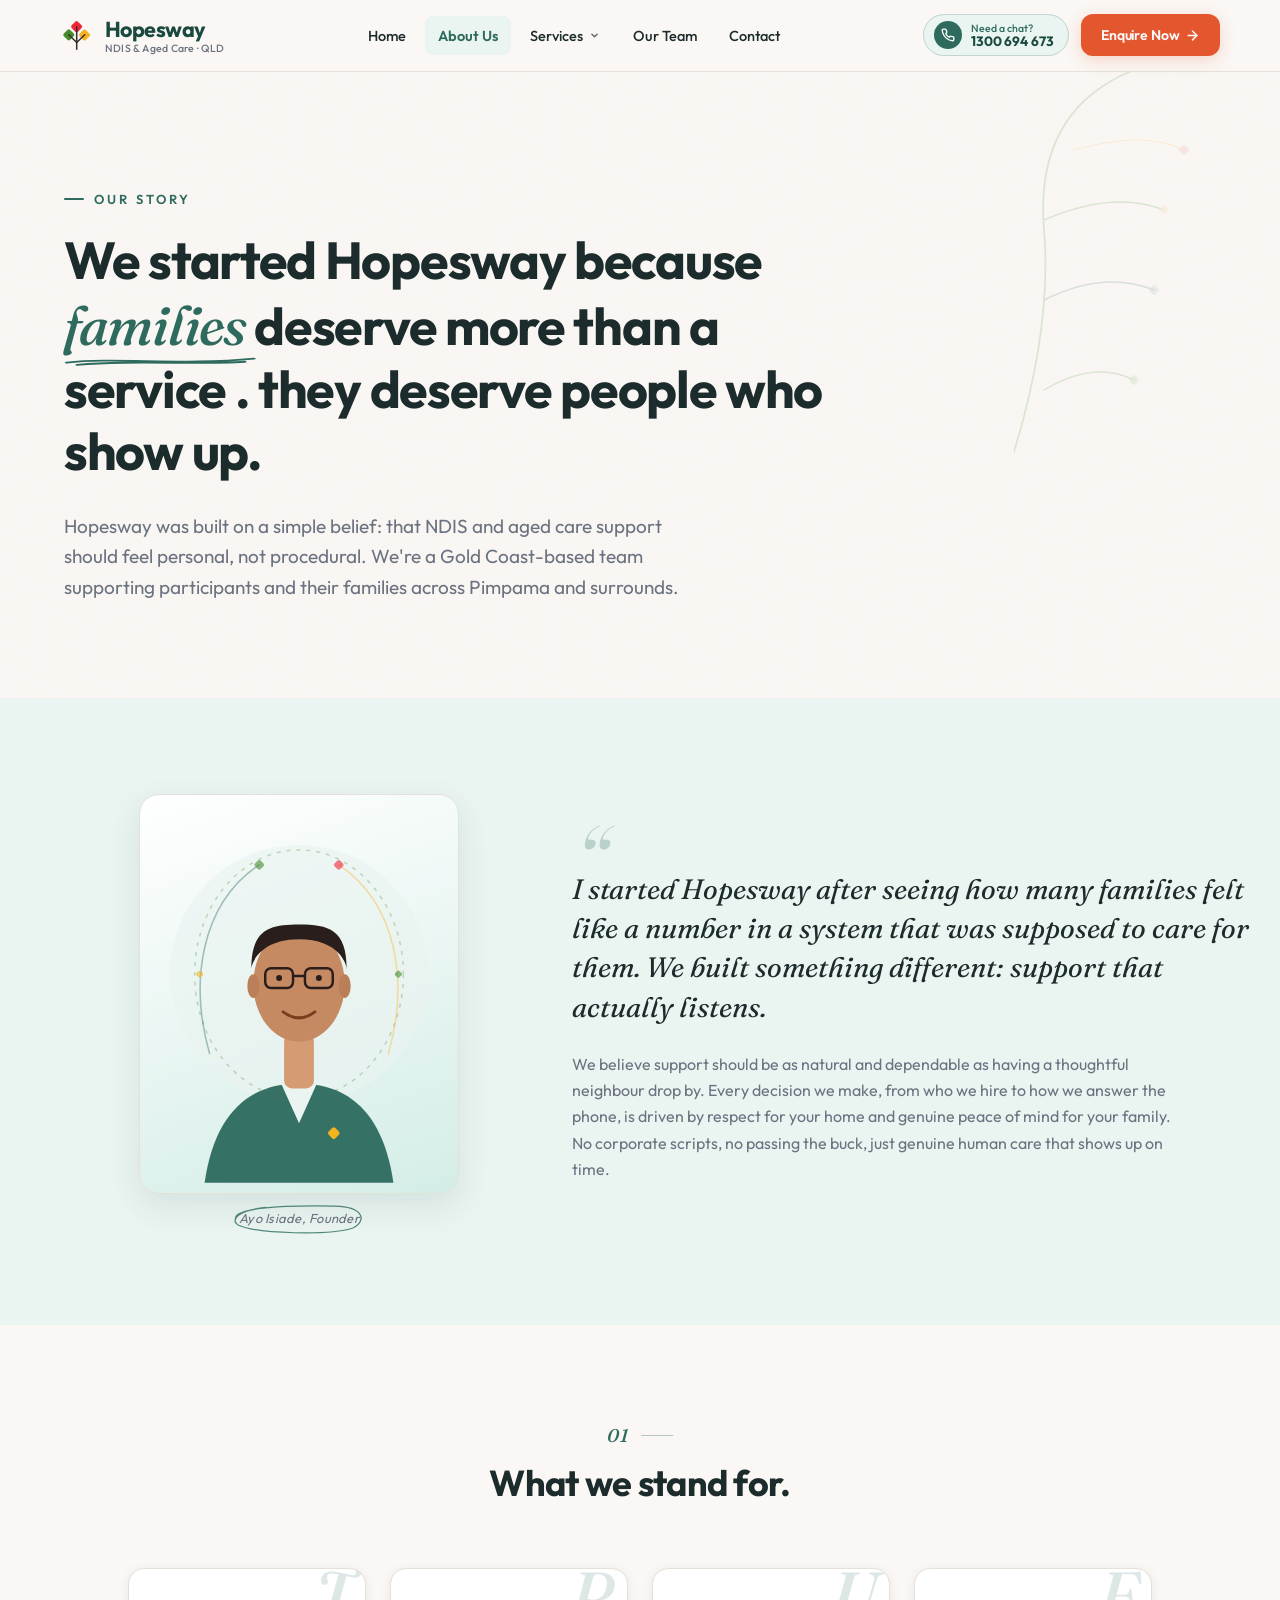
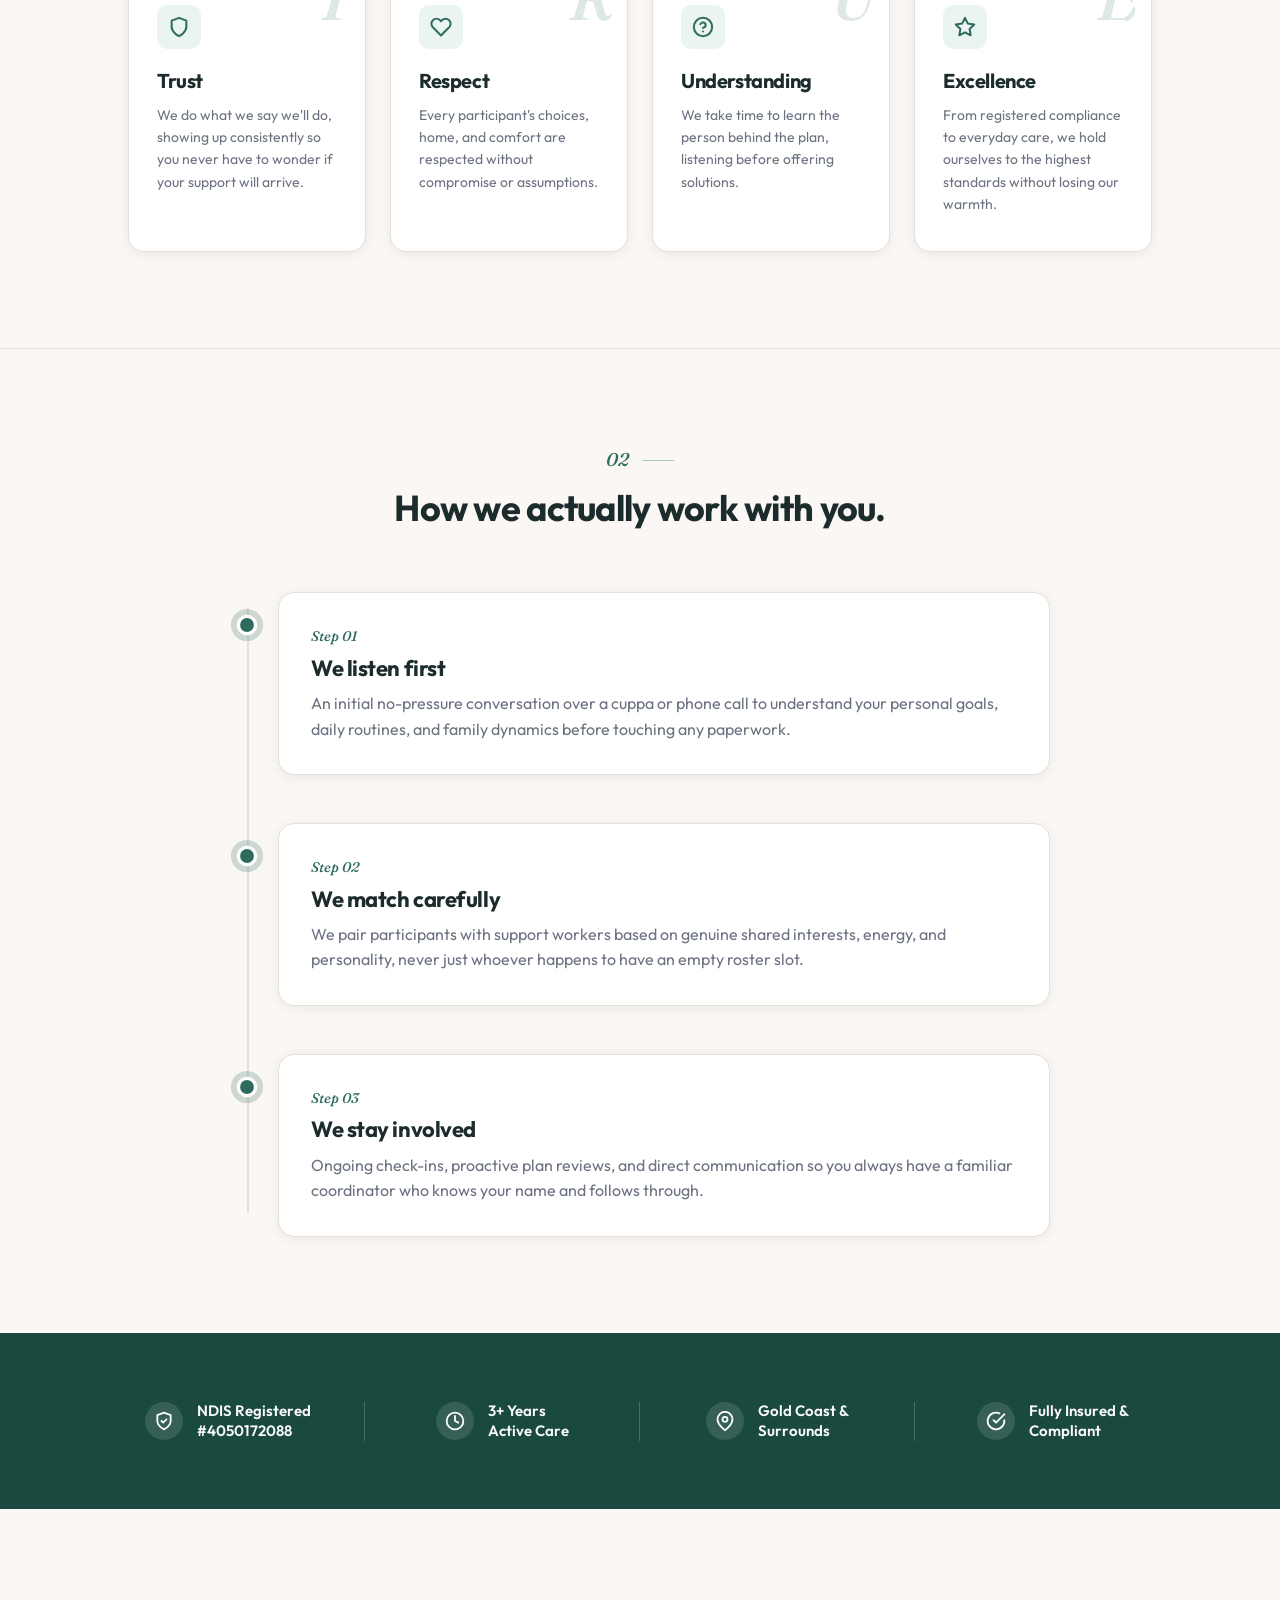
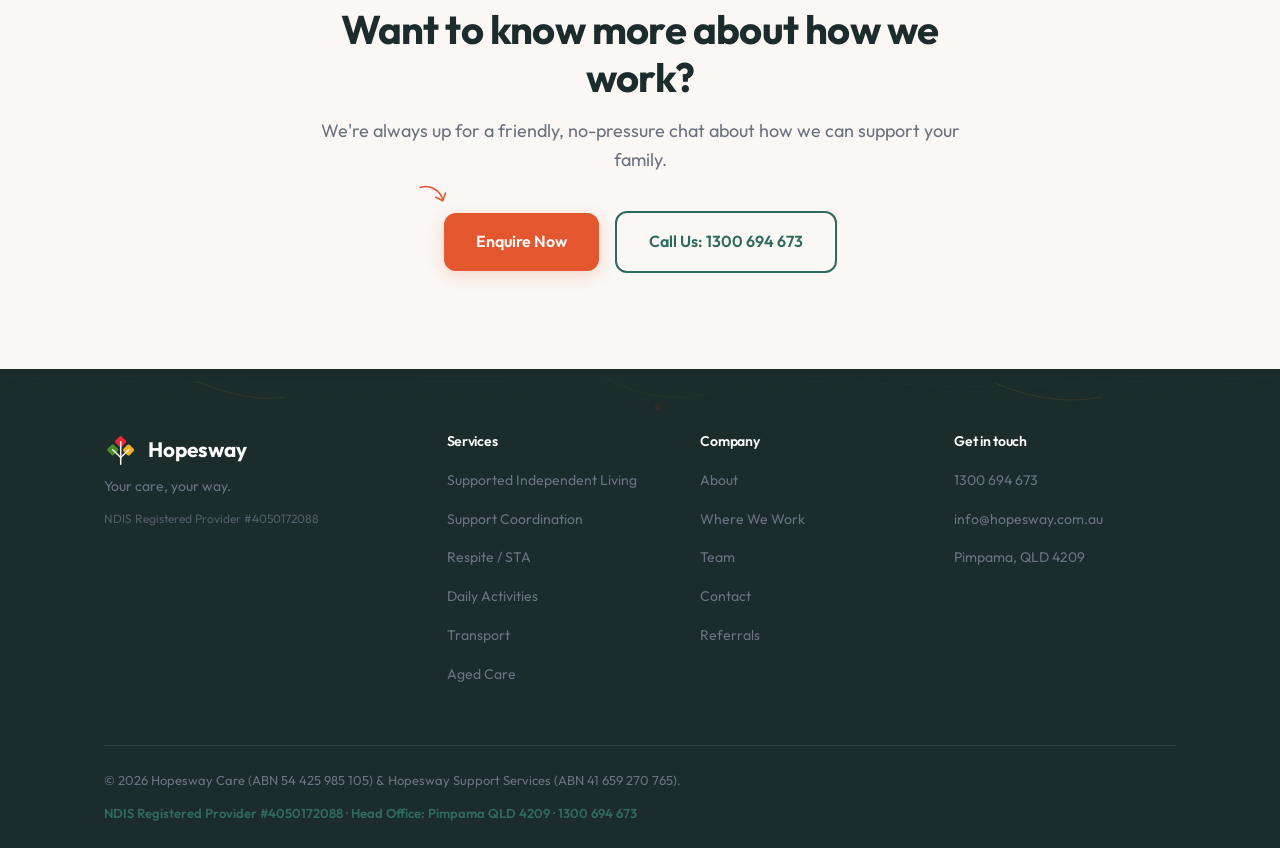
==== about.html @ a70c97b1 "feat: complete Hopesway redesign with 8 pages, SEO/AEO/GEO architecture, and authentic branding" ====
<!DOCTYPE html>
<html lang="en-AU">
<head>
  <meta charset="UTF-8">
  <meta name="viewport" content="width=device-width, initial-scale=1.0">
  <title>About Our Local Care Team in Pimpama &amp; Gold Coast | Hopesway</title>
  <meta name="description" content="Learn about Hopesway, a registered NDIS and aged care provider in Pimpama, QLD. Founded to provide dependable, respectful support that puts families first.">
  <link rel="preconnect" href="https://fonts.googleapis.com">
  <link rel="preconnect" href="https://fonts.gstatic.com" crossorigin>
  <link href="https://fonts.googleapis.com/css2?family=Fraunces:ital,wght@1,400;1,500&family=Outfit:wght@400;500;600;700&display=swap" rel="stylesheet">
  <link rel="icon" type="image/svg+xml" href="favicon.svg">
  <link rel="alternate icon" href="favicon.svg">
  <style>
    /* ================================================================
       RESET & BASE
       ================================================================ */
    *, *::before, *::after { margin: 0; padding: 0; box-sizing: border-box; }
    html { scroll-behavior: smooth; -webkit-font-smoothing: antialiased; overflow-x: hidden; width: 100%; box-sizing: border-box; }
    body { font-family: 'Outfit', sans-serif;
      font-size: 18px;
      line-height: 1.6;
      color: #1C2B2B;
      background: #FAF7F4; overflow-x: hidden; width: 100%; position: relative; }
    img { max-width: 100%; display: block; }
    a { text-decoration: none; color: inherit; }
    button { font-family: inherit; cursor: pointer; border: none; background: none; }
    ul, ol { list-style: none; }
    h1, h2, h3, h4 { line-height: 1.15; letter-spacing: -0.02em; }

    /* ================================================================
       PREMIUM DETAIL 1 — CUSTOM TEXT SELECTION
       ================================================================ */
    ::selection {
      background: #2E6B5E;
      color: #FFFFFF;
    }
    ::-moz-selection {
      background: #2E6B5E;
      color: #FFFFFF;
    }

    /* ================================================================
       PREMIUM DETAIL 2 — CUSTOM THIN SCROLLBAR
       ================================================================ */
    ::-webkit-scrollbar {
      width: 8px;
    }
    ::-webkit-scrollbar-track {
      background: #FAF7F4;
    }
    ::-webkit-scrollbar-thumb {
      background: #2E6B5E;
      border-radius: 999px;
    }
    ::-webkit-scrollbar-thumb:hover {
      background: #1A4A3F;
    }
    html {
      scrollbar-width: thin;
      scrollbar-color: #2E6B5E #FAF7F4;
    }

    /* ================================================================
       DESIGN TOKENS (Identical to Homepage)
       ================================================================ */
    :root {
      --bg: #FAF7F4;
      --surface: #FFFFFF;
      --border: #E5E0D8;
      --brand: #2E6B5E;
      --brand-light: #EAF4F1;
      --brand-dark: #1A4A3F;
      --accent: #E4572E;
      --accent-hover: #C94420;
      /* Logo Specific Brand Colors */
      --logo-red: #EE2737;
      --logo-green: #468C2C;
      --logo-gold: #F4B320;
      --logo-trunk: #392E2D;
      --text: #1C2B2B;
      --text-muted: #6B7280;
      --shadow-card: 0 2px 12px rgba(0,0,0,0.07);
      --shadow-card-hover: 0 8px 28px rgba(0,0,0,0.12);
      --radius-card: 16px;
      --radius-btn: 12px;
      --radius-input: 10px;
      --nav-h: 72px;
    }

    /* ================================================================
       DISPLAY FONT — Fraunces (italic only)
       Used for: pull-quotes, section numbers (01, 02), and hero accent word
       NEVER for body copy, nav, or buttons
       ================================================================ */
    .font-display {
      font-family: 'Fraunces', Georgia, serif;
      font-style: italic;
      font-weight: 400;
    }
    .font-display-500 {
      font-family: 'Fraunces', Georgia, serif;
      font-style: italic;
      font-weight: 500;
    }
    .section-num {
      display: inline-flex;
      align-items: center;
      gap: 12px;
      font-family: 'Fraunces', Georgia, serif;
      font-style: italic;
      font-weight: 500;
      font-size: 1.15rem;
      color: var(--brand);
      margin-bottom: 12px;
      letter-spacing: 0.04em;
    }
    .section-num::after {
      content: '';
      display: inline-block;
      width: 32px;
      height: 1px;
      background: var(--brand);
      opacity: 0.35;
    }

    /* ================================================================
       UTILITIES & CONTAINERS
       ================================================================ */
    .container {
      max-width: 1200px;
      margin: 0 auto;
      padding: 0 24px;
    }
    @media (min-width: 768px) {
      .container { padding: 0 48px; }
    }
    @media (min-width: 1280px) {
      .container { padding: 0 64px; }
    }

    /* ================================================================
       BUTTONS & MAGNETIC INTERACTION
       ================================================================ */
    .btn-primary {
      display: inline-flex;
      align-items: center;
      justify-content: center;
      gap: 8px;
      padding: 16px 32px;
      background: var(--accent);
      color: #FAFAFA;
      font-size: 16px;
      font-weight: 600;
      border-radius: var(--radius-btn);
      box-shadow: 0 4px 16px rgba(228,87,46,0.22);
      transition: background 200ms ease, box-shadow 200ms ease, transform 150ms cubic-bezier(0.25, 1, 0.5, 1);
      will-change: transform;
    }
    .btn-primary:hover {
      background: var(--accent-hover);
      box-shadow: 0 6px 22px rgba(228,87,46,0.32);
    }
    .btn-secondary {
      display: inline-flex;
      align-items: center;
      justify-content: center;
      gap: 8px;
      padding: 16px 32px;
      background: transparent;
      color: var(--brand);
      font-size: 16px;
      font-weight: 600;
      border: 2px solid var(--brand);
      border-radius: var(--radius-btn);
      transition: background 200ms ease, color 200ms ease;
    }
    .btn-secondary:hover {
      background: var(--brand);
      color: #FAFAFA;
    }

    /* ================================================================
       NAVIGATION (Exact Homepage Parity)
       ================================================================ */
    .nav {
      position: fixed;
      top: 0;
      left: 0;
      width: 100%;
      height: var(--nav-h);
      background: rgba(250, 247, 244, 0.94);
      backdrop-filter: blur(14px);
      -webkit-backdrop-filter: blur(14px);
      border-bottom: 1px solid var(--border);
      z-index: 1000;
      transition: background 250ms ease, box-shadow 250ms ease, border-color 250ms ease;
    }
    .nav.scrolled {
      background: rgba(255, 255, 255, 0.98);
      box-shadow: 0 4px 20px rgba(28, 43, 43, 0.07);
      border-bottom-color: rgba(229, 224, 216, 0.8);
    }
    .nav-inner {
      max-width: 1240px;
      margin: 0 auto;
      padding: 0 20px;
      height: 100%;
      display: flex;
      align-items: center;
      justify-content: space-between;
      gap: 16px;
    }
    @media (min-width: 768px) {
      .nav-inner { padding: 0 32px; }
    }
    @media (min-width: 1100px) {
      .nav-inner { padding: 0 40px; }
    }
    .nav-brand {
      display: inline-flex;
      align-items: center;
      gap: 11px;
      text-decoration: none;
      flex-shrink: 0;
    }
    .brand-logo-icon {
      width: 34px;
      height: 34px;
      flex-shrink: 0;
      transition: transform 300ms cubic-bezier(0.34, 1.56, 0.64, 1);
    }
    .nav-brand:hover .brand-logo-icon {
      transform: scale(1.08) rotate(3deg);
    }
    .brand-text-col {
      display: flex;
      flex-direction: column;
      line-height: 1.15;
    }
    .brand-name {
      font-size: 1.35rem;
      font-weight: 700;
      color: var(--brand-dark);
      letter-spacing: -0.025em;
    }
    .brand-subtext {
      font-size: 10.5px;
      font-weight: 500;
      color: var(--text-muted);
      letter-spacing: 0.02em;
    }
    @media (max-width: 480px) {
      .brand-subtext { display: none; }
    }

    /* Primary Nav Links */
    .nav-links {
      display: none;
      align-items: center;
      gap: 6px;
    }
    @media (min-width: 980px) {
      .nav-links { display: flex; }
    }
    .nav-item {
      position: relative;
    }
    .nav-link {
      display: inline-flex;
      align-items: center;
      gap: 5px;
      padding: 8px 13px;
      font-size: 14.5px;
      font-weight: 500;
      color: var(--text);
      border-radius: 8px;
      text-decoration: none;
      transition: color 180ms ease, background-color 180ms ease;
    }
    .nav-link:hover {
      color: var(--brand);
      background-color: rgba(46, 107, 94, 0.06);
    }
    .nav-link.active {
      color: var(--brand);
      font-weight: 600;
      background-color: var(--brand-light);
    }
    .nav-chevron {
      width: 13px;
      height: 13px;
      transition: transform 200ms ease;
      opacity: 0.7;
    }
    .nav-item:hover .nav-chevron,
    .nav-item:focus-within .nav-chevron {
      transform: rotate(180deg);
      opacity: 1;
    }

    /* Flyout Dropdown for Services */
    .nav-dropdown {
      position: absolute;
      top: calc(100% + 10px);
      left: 50%;
      transform: translateX(-50%) translateY(8px);
      width: 590px;
      background: var(--surface);
      border: 1px solid var(--border);
      border-radius: 16px;
      box-shadow: 0 18px 42px rgba(28, 43, 43, 0.12);
      padding: 18px 20px 14px;
      opacity: 0;
      pointer-events: none;
      transition: opacity 220ms ease, transform 220ms ease;
      z-index: 1050;
    }
    .nav-dropdown::before {
      content: '';
      position: absolute;
      top: -14px;
      left: 0;
      width: 100%;
      height: 16px;
    }
    .nav-item:hover .nav-dropdown,
    .nav-item:focus-within .nav-dropdown {
      opacity: 1;
      pointer-events: auto;
      transform: translateX(-50%) translateY(0);
    }
    .dropdown-header-strip {
      margin-bottom: 12px;
      padding-bottom: 8px;
      border-bottom: 1px solid var(--border);
      display: flex;
      align-items: center;
      justify-content: space-between;
    }
    .dropdown-pill {
      font-size: 11px;
      font-weight: 600;
      color: var(--brand);
      background: var(--brand-light);
      padding: 3px 9px;
      border-radius: 999px;
      letter-spacing: 0.02em;
    }
    .dropdown-grid {
      display: grid;
      grid-template-columns: 1fr 1fr;
      gap: 16px;
    }
    .dropdown-col-title {
      font-size: 11.5px;
      font-weight: 700;
      text-transform: uppercase;
      letter-spacing: 0.05em;
      color: var(--brand-dark);
      margin-bottom: 8px;
      display: flex;
      align-items: center;
      gap: 6px;
    }
    .dropdown-card-link {
      display: block;
      padding: 7px 10px;
      border-radius: 8px;
      text-decoration: none;
      transition: background 150ms ease, transform 150ms ease;
    }
    .dropdown-card-link:hover {
      background: var(--brand-light);
      transform: translateX(2px);
    }
    .dropdown-card-title {
      font-size: 13.5px;
      font-weight: 600;
      color: var(--brand-dark);
      display: block;
      line-height: 1.25;
    }
    .dropdown-card-desc {
      font-size: 11.5px;
      color: var(--text-muted);
      line-height: 1.35;
      margin-top: 2px;
      display: block;
    }
    .dropdown-trust-box {
      margin-top: 10px;
      padding: 10px;
      border-radius: 8px;
      background: rgba(234, 244, 241, 0.6);
      border: 1px dashed rgba(46, 107, 94, 0.3);
      display: flex;
      flex-direction: column;
      gap: 2px;
    }
    .dropdown-trust-num {
      font-size: 11px;
      font-weight: 700;
      color: var(--brand);
    }
    .dropdown-trust-text {
      font-size: 11px;
      color: var(--text-muted);
      line-height: 1.3;
    }
    .dropdown-footer {
      margin-top: 12px;
      padding-top: 10px;
      border-top: 1px solid var(--border);
      display: flex;
      align-items: center;
      justify-content: space-between;
      font-size: 12.5px;
    }
    .dropdown-footer a {
      color: var(--brand);
      font-weight: 600;
      text-decoration: none;
      display: inline-flex;
      align-items: center;
      gap: 5px;
      transition: color 150ms ease;
    }
    .dropdown-footer a:hover {
      color: var(--brand-dark);
      text-decoration: underline;
    }
    .dropdown-tag {
      font-size: 11.5px;
      color: var(--text-muted);
    }

    /* Right Action Bar (Direct Phone Pill + CTA) */
    .nav-actions {
      display: flex;
      align-items: center;
      gap: 12px;
      flex-shrink: 0;
    }
    .nav-phone-pill {
      display: none;
      align-items: center;
      gap: 9px;
      padding: 6px 14px 6px 10px;
      background: var(--brand-light);
      border: 1px solid rgba(46, 107, 94, 0.22);
      border-radius: 999px;
      text-decoration: none;
      transition: background 180ms ease, border-color 180ms ease, transform 180ms ease;
    }
    @media (min-width: 680px) {
      .nav-phone-pill { display: inline-flex; }
    }
    .nav-phone-pill:hover {
      background: #d8ece7;
      border-color: var(--brand);
      transform: translateY(-1px);
    }
    .phone-icon-dot {
      width: 28px;
      height: 28px;
      border-radius: 50%;
      background: var(--brand);
      color: #FFFFFF;
      display: flex;
      align-items: center;
      justify-content: center;
      flex-shrink: 0;
      transition: transform 200ms ease;
    }
    .nav-phone-pill:hover .phone-icon-dot {
      transform: scale(1.08);
    }
    .phone-text-wrap {
      display: flex;
      flex-direction: column;
      line-height: 1.15;
    }
    .phone-label {
      font-size: 10.5px;
      color: var(--brand);
      font-weight: 500;
    }
    .phone-num {
      font-size: 13.5px;
      font-weight: 700;
      color: var(--brand-dark);
      letter-spacing: -0.01em;
    }
    .nav-cta {
      display: none;
      padding: 10px 20px;
      font-size: 14px;
      font-weight: 600;
      letter-spacing: -0.01em;
      gap: 6px;
      align-items: center;
    }
    @media (min-width: 860px) {
      .nav-cta { display: inline-flex; }
    }

    /* Mobile Hamburger */
    .nav-hamburger {
      display: flex;
      flex-direction: column;
      justify-content: center;
      align-items: center;
      gap: 5px;
      width: 42px;
      height: 42px;
      padding: 8px;
      border-radius: 10px;
      background: rgba(46, 107, 94, 0.06);
      border: 1px solid var(--border);
      cursor: pointer;
      transition: background 150ms ease;
    }
    @media (min-width: 980px) {
      .nav-hamburger { display: none; }
    }
    .nav-hamburger:hover {
      background: rgba(46, 107, 94, 0.12);
    }
    .nav-hamburger span {
      display: block;
      width: 20px;
      height: 2px;
      background: var(--brand-dark);
      border-radius: 2px;
      transition: transform 200ms ease, opacity 200ms ease;
    }
    .nav-hamburger.open span:nth-child(1) { transform: translateY(7px) rotate(45deg); }
    .nav-hamburger.open span:nth-child(2) { opacity: 0; }
    .nav-hamburger.open span:nth-child(3) { transform: translateY(-7px) rotate(-45deg); }

    /* Mobile Menu Drawer */
    .mobile-menu {
      display: none;
      position: fixed;
      top: var(--nav-h);
      left: 0;
      width: 100%;
      max-height: calc(100vh - var(--nav-h));
      overflow-y: auto;
      background: var(--bg);
      border-bottom: 1px solid var(--border);
      padding: 18px 20px 24px;
      z-index: 999;
      flex-direction: column;
      gap: 12px;
      box-shadow: 0 12px 32px rgba(28, 43, 43, 0.12);
    }
    .mobile-menu.open { display: flex; }
    .mobile-call-banner {
      display: flex;
      align-items: center;
      justify-content: space-between;
      padding: 12px 16px;
      background: var(--brand-light);
      border: 1px solid rgba(46, 107, 94, 0.22);
      border-radius: 12px;
      color: var(--brand-dark);
      text-decoration: none;
    }
    .mobile-call-banner:hover { background: #d8ece7; }
    .mobile-nav-group {
      display: flex;
      flex-direction: column;
      gap: 4px;
    }
    .mobile-link {
      padding: 11px 14px;
      font-size: 15.5px;
      font-weight: 500;
      color: var(--text);
      border-radius: 8px;
      text-decoration: none;
      transition: background 150ms ease;
      display: flex;
      align-items: center;
      justify-content: space-between;
    }
    .mobile-link:hover,
    .mobile-link.active {
      background: var(--brand-light);
      color: var(--brand);
      font-weight: 600;
    }
    .mobile-sub-services {
      padding: 4px 0 6px 14px;
      display: flex;
      flex-direction: column;
      gap: 3px;
    }
    .mobile-sub-link {
      padding: 7px 10px;
      font-size: 13.5px;
      color: var(--text-muted);
      border-radius: 6px;
      text-decoration: none;
      display: flex;
      align-items: center;
      gap: 8px;
    }
    .mobile-sub-link:hover {
      color: var(--brand);
      background: rgba(46, 107, 94, 0.05);
    }
    .mobile-sub-bullet {
      width: 5px;
      height: 5px;
      border-radius: 50%;
      background: var(--brand);
      flex-shrink: 0;
    }
    .mobile-menu .btn-primary {
      width: 100%;
      justify-content: center;
      padding: 13px;
      margin-top: 4px;
    }
    .mobile-menu-footer {
      font-size: 11.5px;
      color: var(--text-muted);
      text-align: center;
      padding-top: 6px;
    }

    /* ================================================================
       SECTION 1 — HERO WITH SUBTLE GRAIN OVERLAY & SPLIT REVEAL
       ================================================================ */
    .about-hero {
      position: relative;
      overflow: hidden;
      padding-top: 180px;
      padding-bottom: 96px;
      background-color: #FAF7F4;
    }
    /* 3-4% Grain Texture Overlay on Hero Only */
    .about-hero::before {
      content: '';
      position: absolute;
      inset: 0;
      pointer-events: none;
      opacity: 0.038;
      background-image: url("data:image/svg+xml,%3Csvg viewBox='0 0 256 256' xmlns='http://www.w3.org/2000/svg'%3E%3Cfilter id='noiseFilter'%3E%3CfeTurbulence type='fractalNoise' baseFrequency='0.8' numOctaves='3' stitchTiles='stitch'/%3E%3C/filter%3E%3Crect width='100%25' height='100%25' filter='url(%23noiseFilter)'/%3E%3C/svg%3E");
      background-repeat: repeat;
      background-size: 256px 256px;
      z-index: 1;
    }
    .about-hero-branch-art {
      position: absolute;
      top: 10%;
      right: 2%;
      width: 240px;
      height: 440px;
      pointer-events: none;
      opacity: 0.16;
      z-index: 0;
    }
    .about-hero-inner {
      position: relative;
      z-index: 2;
      max-width: 780px;
      margin-left: 64px;
      margin-right: auto;
    }
    @media (max-width: 900px) {
      .about-hero-inner {
        margin-left: 24px;
        margin-right: 24px;
      }
    }
    @media (min-width: 1400px) {
      .about-hero-inner {
        margin-left: calc((100vw - 1280px) / 2 + 64px);
      }
    }
    .about-hero-label {
      font-size: 13px;
      font-weight: 600;
      letter-spacing: 3px;
      text-transform: uppercase;
      color: var(--brand);
      margin-bottom: 20px;
      display: inline-flex;
      align-items: center;
      gap: 10px;
    }
    .about-hero-label::before {
      content: '';
      width: 20px;
      height: 2px;
      background: var(--brand);
      border-radius: 2px;
    }
    .about-hero h1 {
      font-size: clamp(34px, 4.8vw, 52px);
      font-weight: 700;
      color: var(--text);
      line-height: 1.2;
      letter-spacing: -0.025em;
    }
    /* Split-text word reveal styling */
    .word-span {
      display: inline-block;
      opacity: 0;
      transform: translateY(18px);
      transition: opacity 550ms cubic-bezier(0.16, 1, 0.3, 1), transform 550ms cubic-bezier(0.16, 1, 0.3, 1);
    }
    .word-span.revealed {
      opacity: 1;
      transform: translateY(0);
    }
    .accent-word {
      font-size: 1.06em;
      color: var(--brand);
      display: inline-block;
    }
    .about-hero-desc {
      font-size: 19px;
      color: var(--text-muted);
      line-height: 1.6;
      max-width: 620px;
      margin-top: 28px;
    }

    /* ================================================================
       SECTION 2 — FOUNDER NOTE
       ================================================================ */
    .founder-note {
      background: var(--brand-light);
      padding: 96px 64px;
      position: relative;
      overflow: hidden;
    }
    @media (max-width: 768px) {
      .founder-note { padding: 72px 24px; }
    }
    .founder-grid {
      display: grid;
      grid-template-columns: 1fr;
      gap: 48px;
      align-items: center;
      max-width: 1100px;
      margin: 0 auto;
    }
    @media (min-width: 900px) {
      .founder-grid {
        grid-template-columns: 38% 62%;
        gap: 64px;
      }
    }
    .founder-photo-col {
      display: flex;
      flex-direction: column;
      align-items: center;
      text-align: center;
    }
    .founder-photo-card {
      width: 100%;
      max-width: 320px;
      aspect-ratio: 4 / 5;
      border-radius: 20px;
      background: linear-gradient(160deg, #FFFFFF 0%, #D4EDE7 100%);
      border: 1px solid var(--border);
      box-shadow: 0 12px 32px rgba(46, 107, 94, 0.12);
      display: flex;
      flex-direction: column;
      align-items: center;
      justify-content: center;
      position: relative;
      overflow: hidden;
      transition: transform 300ms ease, box-shadow 300ms ease;
    }
    .founder-photo-card:hover {
      transform: translateY(-4px);
      box-shadow: 0 18px 40px rgba(46, 107, 94, 0.18);
    }
    .founder-portrait-svg {
      width: 100%;
      height: 100%;
      pointer-events: none;
    }
    .founder-caption {
      margin-top: 14px;
      font-size: 13px;
      font-style: italic;
      color: var(--text-muted);
      letter-spacing: 0.02em;
    }
    .founder-content-col {
      position: relative;
    }
    .founder-quote-mark {
      font-family: 'Fraunces', Georgia, serif;
      font-style: italic;
      font-size: 100px;
      line-height: 0.5;
      color: var(--brand);
      opacity: 0.25;
      margin-bottom: -20px;
      user-select: none;
    }
    .founder-pull-quote {
      font-family: 'Fraunces', Georgia, serif;
      font-style: italic;
      font-weight: 400;
      font-size: clamp(22px, 3vw, 28px);
      color: var(--text);
      line-height: 1.4;
      margin-bottom: 24px;
    }
    .founder-story-text {
      font-size: 16px;
      color: var(--text-muted);
      line-height: 1.65;
      max-width: 600px;
    }

    /* ================================================================
       SECTION 3 — OUR VALUES (T.R.U.E.)
       ================================================================ */
    .values-section {
      background: #FAF7F4;
      padding: 96px 64px;
      position: relative;
    }
    @media (max-width: 768px) {
      .values-section { padding: 72px 24px; }
    }
    .values-header {
      text-align: center;
      margin-bottom: 64px;
    }
    .values-header h2 {
      font-size: clamp(30px, 4vw, 36px);
      font-weight: 700;
      color: var(--text);
    }
    .values-grid {
      display: grid;
      grid-template-columns: 1fr;
      gap: 24px;
      max-width: 1200px;
      margin: 0 auto;
    }
    @media (min-width: 640px) {
      .values-grid { grid-template-columns: 1fr 1fr; }
    }
    @media (min-width: 1024px) {
      .values-grid { grid-template-columns: repeat(4, 1fr); }
    }
    .value-card {
      position: relative;
      overflow: hidden;
      background: var(--surface);
      border: 1px solid var(--border);
      border-radius: var(--radius-card);
      padding: 36px 28px;
      box-shadow: var(--shadow-card);
      transition: transform 250ms ease, box-shadow 250ms ease;
      display: flex;
      flex-direction: column;
    }
    .value-card:hover {
      transform: translateY(-3px);
      box-shadow: var(--shadow-card-hover);
    }
    /* Watermark Letter (T, R, U, E) in Fraunces */
    .value-letter-watermark {
      position: absolute;
      top: -8px;
      right: 12px;
      font-family: 'Fraunces', Georgia, serif;
      font-style: italic;
      font-weight: 500;
      font-size: 68px;
      color: var(--brand);
      opacity: 0.16;
      line-height: 1;
      pointer-events: none;
      user-select: none;
      transition: opacity 250ms ease, transform 250ms ease;
    }
    .value-card:hover .value-letter-watermark {
      opacity: 0.35;
      transform: scale(1.08);
    }
    .value-icon-box {
      width: 44px;
      height: 44px;
      border-radius: 10px;
      background: var(--brand-light);
      display: flex;
      align-items: center;
      justify-content: center;
      color: var(--brand);
      margin-bottom: 20px;
    }
    .value-icon-box svg {
      width: 22px;
      height: 22px;
    }
    .value-card h3 {
      font-size: 20px;
      font-weight: 700;
      color: var(--text);
      margin-bottom: 12px;
    }
    .value-card p {
      font-size: 14px;
      color: var(--text-muted);
      line-height: 1.6;
    }

    /* ================================================================
       SECTION 4 — OUR APPROACH (Scroll-drawn Timeline)
       ================================================================ */
    .approach-section {
      background: #FAF7F4;
      padding: 96px 64px;
      border-top: 1px solid var(--border);
    }
    @media (max-width: 768px) {
      .approach-section { padding: 72px 24px; }
    }
    .approach-header {
      text-align: center;
      margin-bottom: 64px;
    }
    .approach-header h2 {
      font-size: clamp(30px, 4vw, 36px);
      font-weight: 700;
      color: var(--text);
    }
    .approach-timeline-wrap {
      position: relative;
      max-width: 820px;
      margin: 0 auto;
      padding-left: 48px;
    }
    @media (max-width: 600px) {
      .approach-timeline-wrap { padding-left: 36px; }
    }
    /* Background vertical line */
    .timeline-track-line {
      position: absolute;
      top: 16px;
      bottom: 24px;
      left: 17px;
      width: 2px;
      background: var(--border);
    }
    @media (max-width: 600px) {
      .timeline-track-line { left: 11px; }
    }
    /* Animated filled vertical line */
    .timeline-draw-line {
      position: absolute;
      top: 16px;
      left: 17px;
      width: 2px;
      height: 0%;
      background: var(--brand);
      transition: height 350ms ease-out;
    }
    @media (max-width: 600px) {
      .timeline-draw-line { left: 11px; }
    }
    .timeline-step {
      position: relative;
      margin-bottom: 48px;
      opacity: 0;
      transform: translateY(24px);
      transition: opacity 500ms ease, transform 500ms cubic-bezier(0.16, 1, 0.3, 1);
    }
    .timeline-step:last-child {
      margin-bottom: 0;
    }
    .timeline-step.visible {
      opacity: 1;
      transform: translateY(0);
    }
    /* Step circle node on line */
    .timeline-node {
      position: absolute;
      top: 24px;
      left: -40px;
      width: 18px;
      height: 18px;
      border-radius: 50%;
      background: var(--brand);
      border: 3px solid #FFFFFF;
      box-shadow: 0 0 0 4px rgba(46, 107, 94, 0.16);
      z-index: 2;
      transition: transform 300ms ease, background 300ms ease;
    }
    @media (max-width: 600px) {
      .timeline-node { left: -32px; width: 16px; height: 16px; }
    }
    .timeline-step.visible .timeline-node {
      transform: scale(1.15);
      background: var(--brand);
      box-shadow: 0 0 0 5px rgba(46, 107, 94, 0.22);
    }
    .timeline-card {
      background: var(--surface);
      border: 1px solid var(--border);
      border-radius: var(--radius-card);
      padding: 32px;
      box-shadow: var(--shadow-card);
      transition: transform 200ms ease, box-shadow 200ms ease;
    }
    .timeline-card:hover {
      transform: translateY(-2px);
      box-shadow: var(--shadow-card-hover);
    }
    .timeline-step-tag {
      font-family: 'Fraunces', Georgia, serif;
      font-style: italic;
      font-size: 14px;
      color: var(--brand);
      margin-bottom: 8px;
      font-weight: 500;
    }
    .timeline-card h3 {
      font-size: 22px;
      font-weight: 700;
      color: var(--text);
      margin-bottom: 10px;
    }
    .timeline-card p {
      font-size: 16px;
      color: var(--text-muted);
      line-height: 1.6;
    }

    /* ================================================================
       SECTION 5 — CREDENTIALS STRIP (Brand Dark)
       ================================================================ */
    .credentials-strip {
      background: var(--brand-dark);
      padding: 56px 64px;
      color: #FAFAFA;
      position: relative;
    }
    @media (max-width: 768px) {
      .credentials-strip { padding: 48px 24px; }
    }
    .credentials-inner {
      max-width: 1100px;
      margin: 0 auto;
      display: grid;
      grid-template-columns: 1fr;
      gap: 24px;
    }
    @media (min-width: 640px) {
      .credentials-inner { grid-template-columns: 1fr 1fr; }
    }
    @media (min-width: 1024px) {
      .credentials-inner {
        grid-template-columns: repeat(4, 1fr);
        gap: 0;
      }
    }
    .credential-item {
      display: flex;
      align-items: center;
      justify-content: center;
      gap: 14px;
      text-align: left;
      padding: 12px 20px;
      position: relative;
    }
    @media (min-width: 1024px) {
      .credential-item:not(:last-child)::after {
        content: '';
        position: absolute;
        right: 0;
        top: 20%;
        height: 60%;
        width: 1px;
        background: rgba(255, 255, 255, 0.2);
      }
    }
    .credential-icon {
      width: 38px;
      height: 38px;
      border-radius: 50%;
      background: rgba(255, 255, 255, 0.12);
      display: flex;
      align-items: center;
      justify-content: center;
      flex-shrink: 0;
    }
    .credential-icon svg {
      width: 20px;
      height: 20px;
      color: #FAFAFA;
    }
    .credential-text {
      font-size: 15px;
      font-weight: 600;
      color: #FAFAFA;
      line-height: 1.35;
    }

    /* ================================================================
       SECTION 6 — CTA
       ================================================================ */
    .about-cta {
      background: #FAF7F4;
      padding: 96px 64px;
      text-align: center;
      position: relative;
    }
    @media (max-width: 768px) {
      .about-cta { padding: 72px 24px; }
    }
    .about-cta-inner {
      max-width: 680px;
      margin: 0 auto;
    }
    .about-cta h2 {
      font-size: clamp(32px, 4vw, 40px);
      font-weight: 700;
      color: var(--text);
      line-height: 1.2;
    }
    .about-cta-sub {
      font-size: 18px;
      color: var(--text-muted);
      margin-top: 16px;
      line-height: 1.6;
    }
    .about-cta-btns {
      display: flex;
      flex-wrap: wrap;
      align-items: center;
      justify-content: center;
      gap: 16px;
      margin-top: 36px;
    }
    @media (max-width: 500px) {
      .about-cta-btns { flex-direction: column; }
      .about-cta-btns .btn-primary,
      .about-cta-btns .btn-secondary { width: 100%; justify-content: center; }
    }

    /* ================================================================
       FOOTER (Exact Homepage Parity)
       ================================================================ */
    .footer {
      position: relative;
      overflow: hidden;
      background: #1C2B2B;
      padding: 64px 0 0;
    }
    .footer-roots-art {
      position: absolute;
      top: 0;
      left: 0;
      width: 100%;
      height: 48px;
      pointer-events: none;
      opacity: 0.22;
      z-index: 0;
    }
    .footer > .container {
      position: relative;
      z-index: 1;
    }
    .footer-grid {
      display: grid;
      grid-template-columns: 1fr;
      gap: 40px;
    }
    @media (min-width: 768px) {
      .footer-grid { grid-template-columns: 1.4fr 1fr 1fr 1fr; gap: 32px; }
    }
    .footer-brand {
      font-size: 1.3rem;
      font-weight: 700;
      color: #FAFAFA;
      margin-bottom: 8px;
    }
    .footer-tagline {
      font-size: 14px;
      color: var(--text-muted);
      margin-bottom: 12px;
    }
    .footer-reg {
      font-size: 12px;
      color: var(--text-muted);
      opacity: 0.7;
    }
    .footer h4 {
      font-size: 14px;
      font-weight: 600;
      color: #FAFAFA;
      margin-bottom: 16px;
    }
    .footer ul li {
      margin-bottom: 10px;
    }
    .footer ul li a {
      font-size: 14px;
      color: var(--text-muted);
      transition: color 200ms;
    }
    .footer ul li a:hover { color: var(--brand-light); }
    .footer-bottom {
      border-top: 1px solid rgba(107,114,128,0.3);
      margin-top: 48px;
      padding: 24px 0;
      display: flex;
      flex-wrap: wrap;
      justify-content: space-between;
      align-items: center;
      gap: 12px;
    }
    .footer-bottom span {
      font-size: 13px;
      color: var(--text-muted);
    }
    .footer-bottom .footer-ndis {
      color: var(--brand);
      font-weight: 600;
    }

    /* Accessible reduced motion fallback */
    @media (prefers-reduced-motion: reduce) {
      *, *::before, *::after {
        animation: none !important;
        transition: none !important;
      }
      .word-span {
        opacity: 1 !important;
        transform: none !important;
      }
      .timeline-step {
        opacity: 1 !important;
        transform: none !important;
      }
      .timeline-draw-line {
        height: 100% !important;
      }
    }
  </style>
</head>
<body>

  <!-- ================================================================
       NAVIGATION
       ================================================================ -->
  <nav class="nav" id="nav">
    <div class="nav-inner">
      <a href="index.html" class="nav-brand" aria-label="Hopesway Home">
        <svg class="brand-logo-icon" viewBox="0 0 180 180" width="34" height="34" aria-hidden="true">
          <g transform="translate(88, 46) rotate(45)">
            <rect x="-23.5" y="-23.5" width="47" height="47" rx="10" ry="10" fill="#EE2737" />
          </g>
          <g transform="translate(46.5, 89.5) rotate(45)">
            <rect x="-23.5" y="-23.5" width="47" height="47" rx="10" ry="10" fill="#468C2C" />
          </g>
          <g transform="translate(130, 90) rotate(45)">
            <rect x="-23.5" y="-23.5" width="47" height="47" rx="10" ry="10" fill="#F4B320" />
          </g>
          <g stroke="#392E2D" stroke-width="8" stroke-linecap="round" stroke-linejoin="round" fill="none">
            <line x1="88.5" y1="165" x2="88.5" y2="46" />
            <line x1="88.5" y1="130" x2="46" y2="89" />
            <line x1="88.5" y1="130" x2="131" y2="89" />
          </g>
        </svg>
        <div class="brand-text-col">
          <span class="brand-name">Hopesway</span>
          <span class="brand-subtext">NDIS &amp; Aged Care · QLD</span>
        </div>
      </a>

      <div class="nav-links" id="navLinks" role="navigation" aria-label="Main Navigation">
        <div class="nav-item">
          <a href="index.html" class="nav-link">Home</a>
        </div>
        <div class="nav-item">
          <a href="about.html" class="nav-link active">About Us</a>
        </div>
        <div class="nav-item nav-has-dropdown">
          <a href="services.html" class="nav-link" aria-haspopup="true" aria-expanded="false">
            <span>Services</span>
            <svg class="nav-chevron" viewBox="0 0 20 20" fill="none" stroke="currentColor" stroke-width="2.2" stroke-linecap="round" stroke-linejoin="round" aria-hidden="true">
              <polyline points="6 8 10 12 14 8"></polyline>
            </svg>
          </a>
          <div class="nav-dropdown" role="menu" aria-label="Services Overview">
            <div class="dropdown-header-strip">
              <span class="dropdown-pill">Personalised Care &amp; Living Support · Pimpama &amp; Gold Coast</span>
            </div>
            <div class="dropdown-grid">
              <div class="dropdown-col">
                <div class="dropdown-col-title">
                  <svg width="14" height="14" viewBox="0 0 24 24" fill="none" stroke="currentColor" stroke-width="2.3"><path d="M3 9l9-7 9 7v11a2 2 0 0 1-2 2H5a2 2 0 0 1-2-2z"></path><polyline points="9 22 9 12 15 12 15 22"></polyline></svg>
                  <span>NDIS Disability Supports</span>
                </div>
                <a href="services.html#sil" class="dropdown-card-link" role="menuitem">
                  <span class="dropdown-card-title">Supported Independent Living (SIL)</span>
                  <span class="dropdown-card-desc">24/7 supported living in welcoming, peaceful community homes</span>
                </a>
                <a href="services.html#support-coordination" class="dropdown-card-link" role="menuitem">
                  <span class="dropdown-card-title">Support Coordination</span>
                  <span class="dropdown-card-desc">Unpack funding and connect with vetted local allied health</span>
                </a>
                <a href="services.html#respite" class="dropdown-card-link" role="menuitem">
                  <span class="dropdown-card-title">Respite &amp; Short Term (STA)</span>
                  <span class="dropdown-card-desc">Recharging getaways for participants and essential family relief</span>
                </a>
                <a href="services.html#daily-activities" class="dropdown-card-link" role="menuitem">
                  <span class="dropdown-card-title">Daily Life &amp; Social Activities</span>
                  <span class="dropdown-card-desc">Hands-on life skills, fitness, community outings, and cooking</span>
                </a>
                <a href="services.html#transport" class="dropdown-card-link" role="menuitem">
                  <span class="dropdown-card-title">Community Transport</span>
                  <span class="dropdown-card-desc">Safe, dependable rides to appointments and weekend sports</span>
                </a>
              </div>
              <div class="dropdown-col">
                <div class="dropdown-col-title">
                  <svg width="14" height="14" viewBox="0 0 24 24" fill="none" stroke="currentColor" stroke-width="2.3"><path d="M19 14c1.49-1.46 3-3.21 3-5.5A5.5 5.5 0 0 0 16.5 3c-1.76 0-3 .5-4.5 2-1.5-1.5-2.74-2-4.5-2A5.5 5.5 0 0 0 2 8.5c0 2.3 1.5 4.05 3 5.5l7 7Z"></path></svg>
                  <span>In-Home Aged Care</span>
                </div>
                <a href="services.html#aged-care" class="dropdown-card-link" role="menuitem">
                  <span class="dropdown-card-title">Commonwealth Home Support (CHSP)</span>
                  <span class="dropdown-card-desc">Stay independent in your own beloved home with tailored assistance</span>
                </a>
                <a href="services.html#aged-care" class="dropdown-card-link" role="menuitem">
                  <span class="dropdown-card-title">Personal Care &amp; Domestic Help</span>
                  <span class="dropdown-card-desc">Dignified daily grooming, medication prompts, and light meal prep</span>
                </a>
                <a href="services.html#aged-care" class="dropdown-card-link" role="menuitem">
                  <span class="dropdown-card-title">Companionship &amp; Social Wellness</span>
                  <span class="dropdown-card-desc">Friendly coffee catch-ups, walks, and genuine peace of mind</span>
                </a>
                <div class="dropdown-trust-box">
                  <span class="dropdown-trust-num">Registered NDIS Provider</span>
                  <span class="dropdown-trust-text">Registration #4050172088 · Verified background checks &amp; CPR certified</span>
                </div>
              </div>
            </div>
            <div class="dropdown-footer">
              <span class="dropdown-tag">Need guidance choosing the right pathway?</span>
              <a href="services.html">
                <span>View Full Services Guide</span>
                <svg width="14" height="14" viewBox="0 0 24 24" fill="none" stroke="currentColor" stroke-width="2.3"><line x1="5" y1="12" x2="19" y2="12"></line><polyline points="12 5 19 12 12 19"></polyline></svg>
              </a>
            </div>
          </div>
        </div>
        <div class="nav-item">
          <a href="team.html" class="nav-link">Our Team</a>
        </div>
        <div class="nav-item">
          <a href="contact.html" class="nav-link">Contact</a>
        </div>
      </div>

      <div class="nav-actions">
        <a href="tel:1300694673" class="nav-phone-pill" aria-label="Call Hopesway on 1300 694 673">
          <span class="phone-icon-dot">
            <svg width="14" height="14" viewBox="0 0 24 24" fill="none" stroke="currentColor" stroke-width="2.3" stroke-linecap="round" stroke-linejoin="round">
              <path d="M22 16.92v3a2 2 0 0 1-2.18 2 19.79 19.79 0 0 1-8.63-3.07 19.5 19.5 0 0 1-6-6 19.79 19.79 0 0 1-3.07-8.67A2 2 0 0 1 4.11 2h3a2 2 0 0 1 2 1.72 12.84 12.84 0 0 0 .7 2.81 2 2 0 0 1-.45 2.11L8.09 9.91a16 16 0 0 0 6 6l1.27-1.27a2 2 0 0 1 2.11-.45 12.84 12.84 0 0 0 2.81.7A2 2 0 0 1 22 16.92z"/>
            </svg>
          </span>
          <span class="phone-text-wrap">
            <span class="phone-label">Need a chat?</span>
            <span class="phone-num">1300 694 673</span>
          </span>
        </a>
        <a href="contact.html" class="btn-primary nav-cta magnetic-btn">
          <span>Enquire Now</span>
          <svg width="15" height="15" viewBox="0 0 24 24" fill="none" stroke="currentColor" stroke-width="2.3" stroke-linecap="round" stroke-linejoin="round"><line x1="5" y1="12" x2="19" y2="12"></line><polyline points="12 5 19 12 12 19"></polyline></svg>
        </a>
        <button class="nav-hamburger" id="hamburger" aria-label="Toggle navigation menu" aria-expanded="false">
          <span></span><span></span><span></span>
        </button>
      </div>
    </div>
  </nav>

  <div class="mobile-menu" id="mobileMenu" role="navigation" aria-label="Mobile navigation">
    <a href="tel:1300694673" class="mobile-call-banner">
      <div style="display:flex;align-items:center;gap:10px;">
        <span class="phone-icon-dot">
          <svg width="14" height="14" viewBox="0 0 24 24" fill="none" stroke="currentColor" stroke-width="2.3"><path d="M22 16.92v3a2 2 0 0 1-2.18 2 19.79 19.79 0 0 1-8.63-3.07 19.5 19.5 0 0 1-6-6 19.79 19.79 0 0 1-3.07-8.67A2 2 0 0 1 4.11 2h3a2 2 0 0 1 2 1.72 12.84 12.84 0 0 0 .7 2.81 2 2 0 0 1-.45 2.11L8.09 9.91a16 16 0 0 0 6 6l1.27-1.27a2 2 0 0 1 2.11-.45 12.84 12.84 0 0 0 2.81.7A2 2 0 0 1 22 16.92z"/></svg>
        </span>
        <div style="display:flex;flex-direction:column;line-height:1.2;">
          <span style="font-size:11px;color:var(--brand);font-weight:600;">Direct Phone Support</span>
          <span style="font-size:15px;color:var(--brand-dark);font-weight:700;">1300 694 673</span>
        </div>
      </div>
      <span style="font-size:12px;color:var(--brand);font-weight:600;">Tap to call &rarr;</span>
    </a>

    <div class="mobile-nav-group">
      <a href="index.html" class="mobile-link">Home</a>
      <a href="about.html" class="mobile-link active">About Us</a>
      
      <div class="mobile-accordion-item">
        <a href="services.html" class="mobile-link">
          <span>Services</span>
          <span style="font-size:12px;color:var(--brand);font-weight:600;">View All &rarr;</span>
        </a>
        <div class="mobile-sub-services">
          <a href="services.html#sil" class="mobile-sub-link"><span class="mobile-sub-bullet"></span>Supported Independent Living (SIL)</a>
          <a href="services.html#support-coordination" class="mobile-sub-link"><span class="mobile-sub-bullet"></span>Support Coordination</a>
          <a href="services.html#respite" class="mobile-sub-link"><span class="mobile-sub-bullet"></span>Respite / Short Term (STA)</a>
          <a href="services.html#daily-activities" class="mobile-sub-link"><span class="mobile-sub-bullet"></span>Daily Life &amp; Social Outings</a>
          <a href="services.html#transport" class="mobile-sub-link"><span class="mobile-sub-bullet"></span>Community Transport</a>
          <a href="services.html#aged-care" class="mobile-sub-link"><span class="mobile-sub-bullet"></span>In-Home Aged Care &amp; CHSP</a>
        </div>
      </div>

      <a href="team.html" class="mobile-link">Our Team</a>
      <a href="contact.html" class="mobile-link">Contact</a>
    </div>

    <a href="contact.html" class="btn-primary" style="text-align:center;justify-content:center;">Enquire Now</a>
    <div class="mobile-menu-footer">
      <span>NDIS Registered Provider #4050172088 · Pimpama, QLD</span>
    </div>
  </div>

  <main>

    <!-- ================================================================
         SECTION 1 — HERO
         ================================================================ -->
    <section class="about-hero" id="hero">
      <!-- Subtle Australian native branch line art accent in margin -->
      <svg class="about-hero-branch-art" viewBox="0 0 240 440" fill="none" aria-hidden="true">
        <path d="M-20 440 Q40 280 30 160 T120 0" stroke="var(--logo-green)" stroke-width="1.8" stroke-linecap="round"/>
        <path d="M30 320 Q80 290 120 310" stroke="var(--logo-green)" stroke-width="1.4" stroke-linecap="round"/>
        <path d="M30 230 Q90 200 140 220" stroke="var(--brand)" stroke-width="1.4" stroke-linecap="round"/>
        <path d="M30 150 Q100 120 150 140" stroke="var(--logo-green)" stroke-width="1.4" stroke-linecap="round"/>
        <path d="M60 80 Q130 60 170 80" stroke="var(--logo-gold)" stroke-width="1.2" stroke-linecap="round"/>
        <g transform="translate(120, 310) rotate(45)"><rect x="-4" y="-4" width="8" height="8" rx="2" fill="var(--logo-green)" opacity="0.5"/></g>
        <g transform="translate(140, 220) rotate(45)"><rect x="-4" y="-4" width="8" height="8" rx="2" fill="var(--brand)" opacity="0.5"/></g>
        <g transform="translate(150, 140) rotate(45)"><rect x="-4" y="-4" width="8" height="8" rx="2" fill="var(--logo-gold)" opacity="0.5"/></g>
        <g transform="translate(170, 80) rotate(45)"><rect x="-4" y="-4" width="8" height="8" rx="2" fill="var(--logo-red)" opacity="0.5"/></g>
      </svg>
      <div class="about-hero-inner">
        <div class="about-hero-label">OUR STORY</div>
        <h1 id="heroHeadline" aria-label="We started Hopesway because families deserve more than a service. They deserve people who show up.">
          We started Hopesway because <span class="font-display-500 accent-word" style="color: #2E6B5E; position:relative; display:inline-block;">families<svg class="doodle-accent" viewBox="0 0 130 18" fill="none" style="position:absolute; left:-2px; bottom:-10px; width:104%; height:14px; pointer-events:none;" preserveAspectRatio="none" aria-hidden="true"><path d="M3 11 C 35 4, 80 15, 126 6 M10 14 C 45 8, 90 14, 120 10" stroke="#2E6B5E" stroke-width="2.4" stroke-linecap="round" stroke-linejoin="round"/></svg></span> deserve more than a service. They deserve people who show up.
        </h1>
        <p class="about-hero-desc">
          Hopesway was built on a simple belief: that NDIS and aged care support should feel personal, not procedural. We're a Gold Coast-based team supporting participants and their families across Pimpama and surrounds.
        </p>
      </div>
    </section>

    <!-- ================================================================
         SECTION 2 — FOUNDER NOTE
         ================================================================ -->
    <section class="founder-note" id="founder">
      <div class="founder-grid">
        <div class="founder-photo-col">
          <div class="founder-photo-card">
            <!-- Warm vector portrait illustration for Ayo Isiade -->
            <svg class="founder-portrait-svg" viewBox="0 0 320 400" fill="none" xmlns="http://www.w3.org/2000/svg" aria-label="Ayo Isiade Portrait">
              <!-- Soft botanical background radiance -->
              <circle cx="160" cy="180" r="130" fill="rgba(234, 244, 241, 0.7)"/>
              <ellipse cx="160" cy="180" rx="105" ry="125" stroke="var(--logo-green)" stroke-width="1.5" stroke-dasharray="4 6" opacity="0.3"/>
              
              <!-- Subtle botanical wreath surrounding portrait -->
              <path d="M70 260 C50 190 60 110 120 70" stroke="var(--brand)" stroke-width="1.6" stroke-linecap="round" opacity="0.4"/>
              <path d="M250 260 C270 190 260 110 200 70" stroke="var(--logo-gold)" stroke-width="1.6" stroke-linecap="round" opacity="0.4"/>
              <g transform="translate(120, 70) rotate(45)"><rect x="-4" y="-4" width="8" height="8" rx="2" fill="var(--logo-green)" opacity="0.6"/></g>
              <g transform="translate(200, 70) rotate(45)"><rect x="-4" y="-4" width="8" height="8" rx="2" fill="var(--logo-red)" opacity="0.6"/></g>
              <g transform="translate(60, 180) rotate(45)"><rect x="-3" y="-3" width="6" height="6" rx="1.5" fill="var(--logo-gold)" opacity="0.6"/></g>
              <g transform="translate(260, 180) rotate(45)"><rect x="-3" y="-3" width="6" height="6" rx="1.5" fill="var(--logo-green)" opacity="0.6"/></g>

              <!-- Warm, dignified portrait silhouette of Ayo -->
              <!-- Shoulders & Torso -->
              <path d="M65 390 C75 320 110 290 160 290 C210 290 245 320 255 390 Z" fill="#2E6B5E" opacity="0.95"/>
              <path d="M142 290 L160 330 L178 290 Z" fill="#EAF4F1"/>
              
              <!-- Neck -->
              <rect x="145" y="240" width="30" height="55" rx="8" fill="#D59B72"/>
              
              <!-- Head / Face -->
              <ellipse cx="160" cy="190" rx="46" ry="58" fill="#C68A62"/>
              
              <!-- Clean cropped hair & ears -->
              <path d="M112 175 C112 135 130 130 160 130 C190 130 208 135 208 175 C208 170 200 145 160 145 C120 145 112 170 112 175 Z" fill="#2A1E1D"/>
              <ellipse cx="114" cy="192" rx="6" ry="12" fill="#BA7F58"/>
              <ellipse cx="206" cy="192" rx="6" ry="12" fill="#BA7F58"/>

              <!-- Glasses frame (clean, professional, approachable) -->
              <rect x="126" y="174" width="28" height="20" rx="6" stroke="#2A1E1D" stroke-width="2.5" fill="none"/>
              <rect x="166" y="174" width="28" height="20" rx="6" stroke="#2A1E1D" stroke-width="2.5" fill="none"/>
              <line x1="154" y1="182" x2="166" y2="182" stroke="#2A1E1D" stroke-width="2.5"/>
              
              <!-- Warm eyes behind glasses -->
              <circle cx="140" cy="184" r="3" fill="#2A1E1D"/>
              <circle cx="180" cy="184" r="3" fill="#2A1E1D"/>
              
              <!-- Approachable, warm smile -->
              <path d="M144 218 Q160 230 176 218" stroke="#7A3D20" stroke-width="3" stroke-linecap="round" fill="none"/>
              
              <!-- Logo leaf pin on lapel -->
              <g transform="translate(195, 340) rotate(45) scale(0.6)">
                <rect x="-8" y="-8" width="16" height="16" rx="4" fill="#F4B320"/>
              </g>
            </svg>
          </div>
          <div class="founder-caption" style="position:relative; display:inline-block;">
            <svg class="doodle-accent doodle-circle" viewBox="0 0 200 48" fill="none" style="position:absolute; top:-6px; left:-12px; width:calc(100% + 24px); height:calc(100% + 12px); pointer-events:none;" preserveAspectRatio="none" aria-hidden="true">
              <path d="M12 24 C 10 10, 70 4, 150 6 C 188 7, 196 26, 175 38 C 142 49, 44 47, 16 34 C 4 27, 14 12, 54 8" stroke="#2E6B5E" stroke-width="1.8" stroke-linecap="round" stroke-linejoin="round" opacity="0.8"/>
            </svg>
            Ayo Isiade, Founder
          </div>
        </div>
        <div class="founder-content-col">
          <div class="founder-quote-mark" aria-hidden="true">&ldquo;</div>
          <p class="founder-pull-quote">
            I started Hopesway after seeing how many families felt like a number in a system that was supposed to care for them. We built something different: support that actually listens.
          </p>
          <p class="founder-story-text">
            We believe support should be as natural and dependable as having a thoughtful neighbour drop by. Every decision we make, from who we hire to how we answer the phone, is driven by respect for your home and genuine peace of mind for your family. No corporate scripts, no passing the buck, just genuine human care that shows up on time.
          </p>
        </div>
      </div>
    </section>

    <!-- ================================================================
         SECTION 3 — OUR VALUES (T.R.U.E.)
         ================================================================ -->
    <section class="values-section" id="values">
      <div class="container">
        <div class="values-header">
          <span class="section-num font-display">01</span>
          <h2>What we stand for.</h2>
        </div>
        <div class="values-grid">
          <!-- T: Trust -->
          <div class="value-card">
            <div class="value-letter-watermark">T</div>
            <div class="value-icon-box">
              <svg viewBox="0 0 24 24" fill="none" stroke="currentColor" stroke-width="2.2" stroke-linecap="round" stroke-linejoin="round"><path d="M12 22s8-4 8-10V5l-8-3-8 3v7c0 6 8 10 8 10z"/></svg>
            </div>
            <h3>Trust</h3>
            <p>We do what we say we'll do, showing up consistently so you never have to wonder if your support will arrive.</p>
          </div>
          <!-- R: Respect -->
          <div class="value-card">
            <div class="value-letter-watermark">R</div>
            <div class="value-icon-box">
              <svg viewBox="0 0 24 24" fill="none" stroke="currentColor" stroke-width="2.2" stroke-linecap="round" stroke-linejoin="round"><path d="M20.84 4.61a5.5 5.5 0 0 0-7.78 0L12 5.67l-1.06-1.06a5.5 5.5 0 0 0-7.78 7.78l1.06 1.06L12 21.23l7.78-7.78 1.06-1.06a5.5 5.5 0 0 0 0-7.78z"/></svg>
            </div>
            <h3>Respect</h3>
            <p>Every participant's choices, home, and comfort are respected without compromise or assumptions.</p>
          </div>
          <!-- U: Understanding -->
          <div class="value-card">
            <div class="value-letter-watermark">U</div>
            <div class="value-icon-box">
              <svg viewBox="0 0 24 24" fill="none" stroke="currentColor" stroke-width="2.2" stroke-linecap="round" stroke-linejoin="round"><circle cx="12" cy="12" r="10"/><path d="M9.09 9a3 3 0 0 1 5.83 1c0 2-3 3-3 3"/><line x1="12" y1="17" x2="12.01" y2="17"/></svg>
            </div>
            <h3>Understanding</h3>
            <p>We take time to learn the person behind the plan, listening before offering solutions.</p>
          </div>
          <!-- E: Excellence -->
          <div class="value-card">
            <div class="value-letter-watermark">E</div>
            <div class="value-icon-box">
              <svg viewBox="0 0 24 24" fill="none" stroke="currentColor" stroke-width="2.2" stroke-linecap="round" stroke-linejoin="round"><polygon points="12 2 15.09 8.26 22 9.27 17 14.14 18.18 21.02 12 17.77 5.82 21.02 7 14.14 2 9.27 8.91 8.26 12 2"/></svg>
            </div>
            <h3>Excellence</h3>
            <p>From registered compliance to everyday care, we hold ourselves to the highest standards without losing our warmth.</p>
          </div>
        </div>
      </div>
    </section>

    <!-- ================================================================
         SECTION 4 — OUR APPROACH (Timeline Style)
         ================================================================ -->
    <section class="approach-section" id="approach">
      <div class="container">
        <div class="approach-header">
          <span class="section-num font-display">02</span>
          <h2>How we actually work with you.</h2>
        </div>
        <div class="approach-timeline-wrap" id="timelineContainer">
          <div class="timeline-track-line" aria-hidden="true"></div>
          <div class="timeline-draw-line" id="timelineDrawLine" aria-hidden="true"></div>

          <!-- Step 1 -->
          <div class="timeline-step">
            <div class="timeline-node" aria-hidden="true"></div>
            <div class="timeline-card">
              <div class="timeline-step-tag">Step 01</div>
              <h3>We listen first</h3>
              <p>An initial no-pressure conversation over a cuppa or phone call to understand your personal goals, daily routines, and family dynamics before touching any paperwork.</p>
            </div>
          </div>

          <!-- Step 2 -->
          <div class="timeline-step">
            <div class="timeline-node" aria-hidden="true"></div>
            <div class="timeline-card">
              <div class="timeline-step-tag">Step 02</div>
              <h3>We match carefully</h3>
              <p>We pair participants with support workers based on genuine shared interests, energy, and personality, never just whoever happens to have an empty roster slot.</p>
            </div>
          </div>

          <!-- Step 3 -->
          <div class="timeline-step">
            <div class="timeline-node" aria-hidden="true"></div>
            <div class="timeline-card">
              <div class="timeline-step-tag">Step 03</div>
              <h3>We stay involved</h3>
              <p>Ongoing check-ins, proactive plan reviews, and direct communication so you always have a familiar coordinator who knows your name and follows through.</p>
            </div>
          </div>
        </div>
      </div>
    </section>

    <!-- ================================================================
         SECTION 5 — CREDENTIALS STRIP
         ================================================================ -->
    <section class="credentials-strip" id="credentials">
      <div class="credentials-inner">
        <div class="credential-item">
          <div class="credential-icon">
            <svg viewBox="0 0 24 24" fill="none" stroke="currentColor" stroke-width="2.2" stroke-linecap="round" stroke-linejoin="round"><path d="M12 22s8-4 8-10V5l-8-3-8 3v7c0 6 8 10 8 10z"/><polyline points="9 12 11 14 15 10"/></svg>
          </div>
          <div class="credential-text">NDIS Registered<br>#4050172088</div>
        </div>
        <div class="credential-item">
          <div class="credential-icon">
            <svg viewBox="0 0 24 24" fill="none" stroke="currentColor" stroke-width="2.2" stroke-linecap="round" stroke-linejoin="round"><circle cx="12" cy="12" r="10"/><polyline points="12 6 12 12 16 14"/></svg>
          </div>
          <div class="credential-text">3+ Years<br>Active Care</div>
        </div>
        <div class="credential-item">
          <div class="credential-icon">
            <svg viewBox="0 0 24 24" fill="none" stroke="currentColor" stroke-width="2.2" stroke-linecap="round" stroke-linejoin="round"><path d="M21 10c0 7-9 13-9 13s-9-6-9-13a9 9 0 0 1 18 0z"/><circle cx="12" cy="10" r="3"/></svg>
          </div>
          <div class="credential-text">Gold Coast &amp;<br>Surrounds</div>
        </div>
        <div class="credential-item">
          <div class="credential-icon">
            <svg viewBox="0 0 24 24" fill="none" stroke="currentColor" stroke-width="2.2" stroke-linecap="round" stroke-linejoin="round"><path d="M22 11.08V12a10 10 0 1 1-5.93-9.14"/><polyline points="22 4 12 14.01 9 11.01"/></svg>
          </div>
          <div class="credential-text">Fully Insured &amp;<br>Compliant</div>
        </div>
      </div>
    </section>

    <!-- ================================================================
         SECTION 6 — CTA
         ================================================================ -->
    <section class="about-cta" id="cta">
      <div class="about-cta-inner">
        <h2>Want to know more about how we work?</h2>
        <p class="about-cta-sub">We're always up for a friendly, no-pressure chat about how we can support your family.</p>
        <div class="about-cta-btns" style="position:relative;">
          <a href="contact.html" class="btn-primary magnetic-btn">Enquire Now</a>
          <!-- Doodle Arrow pointing from whitespace towards Enquire Now -->
          <svg class="doodle-accent doodle-arrow" viewBox="0 0 54 42" fill="none" style="position:absolute; top:-28px; left:116px; width:38px; height:30px; pointer-events:none;" aria-hidden="true">
            <path d="M6 6 C 18 2, 34 8, 38 24" stroke="#E4572E" stroke-width="2.2" stroke-linecap="round"/>
            <path d="M28 20 L 38 25 L 42 14" stroke="#E4572E" stroke-width="2.2" stroke-linecap="round" stroke-linejoin="round"/>
          </svg>
          <a href="tel:1300694673" class="btn-secondary">Call Us: 1300 694 673</a>
        </div>
      </div>
    </section>

  </main>

  <!-- ================================================================
       FOOTER
       ================================================================ -->
  <footer class="footer">
    <!-- Grounded Earth Strata & Deep Living Roots Line Art -->
    <svg class="footer-roots-art" viewBox="0 0 1440 48" fill="none" preserveAspectRatio="none" aria-hidden="true">
      <path d="M0 8 C360 24 720 0 1080 18 T1440 8" stroke="var(--brand)" stroke-width="1.2" opacity="0.35"/>
      <path d="M0 18 C400 36 800 12 1200 28 T1440 18" stroke="var(--logo-green)" stroke-width="1" stroke-dasharray="6 6" opacity="0.25"/>
      <path d="M220 12 Q280 34 320 28" stroke="var(--logo-gold)" stroke-width="1.2" opacity="0.4"/>
      <path d="M680 8 Q740 38 800 24" stroke="var(--logo-green)" stroke-width="1.2" opacity="0.4"/>
      <path d="M1120 14 Q1180 38 1240 28" stroke="var(--logo-gold)" stroke-width="1.2" opacity="0.4"/>
      <g transform="translate(740, 38) rotate(45)"><rect x="-3" y="-3" width="6" height="6" rx="1.5" fill="var(--logo-red)" opacity="0.5"/></g>
    </svg>
    <div class="container">
      <div class="footer-grid">
        <div>
          <div class="footer-brand" style="display:flex;align-items:center;gap:10px;">
            <svg class="brand-logo-icon" viewBox="0 0 180 180" width="28" height="28" aria-hidden="true">
              <g transform="translate(88, 46) rotate(45)">
                <rect x="-23.5" y="-23.5" width="47" height="47" rx="10" ry="10" fill="#EE2737" />
              </g>
              <g transform="translate(46.5, 89.5) rotate(45)">
                <rect x="-23.5" y="-23.5" width="47" height="47" rx="10" ry="10" fill="#468C2C" />
              </g>
              <g transform="translate(130, 90) rotate(45)">
                <rect x="-23.5" y="-23.5" width="47" height="47" rx="10" ry="10" fill="#F4B320" />
              </g>
              <g stroke="#FAF7F4" stroke-width="8" stroke-linecap="round" stroke-linejoin="round" fill="none">
                <line x1="88.5" y1="165" x2="88.5" y2="46" />
                <line x1="88.5" y1="130" x2="46" y2="89" />
                <line x1="88.5" y1="130" x2="131" y2="89" />
              </g>
            </svg>
            <span>Hopesway</span>
          </div>
          <div class="footer-tagline">Your care, your way.</div>
          <div class="footer-reg">NDIS Registered Provider #4050172088</div>
        </div>
        <div>
          <h4>Services</h4>
          <ul>
            <li><a href="services.html#sil">Supported Independent Living</a></li>
            <li><a href="services.html#support-coordination">Support Coordination</a></li>
            <li><a href="services.html#respite">Respite / STA</a></li>
            <li><a href="services.html#daily-activities">Daily Activities</a></li>
            <li><a href="services.html#transport">Transport</a></li>
            <li><a href="services.html#aged-care">Aged Care</a></li>
          </ul>
        </div>
        <div>
          <h4>Company</h4>
          <ul>
            <li><a href="about.html">About</a></li>
            <li><a href="locations.html">Where We Work</a></li>
            <li><a href="team.html">Team</a></li>
            <li><a href="contact.html">Contact</a></li>
            <li><a href="refer.html">Referrals</a></li>
          </ul>
        </div>
        <div>
          <h4>Get in touch</h4>
          <ul>
            <li><a href="tel:1300694673">1300 694 673</a></li>
            <li><a href="mailto:info@hopesway.com.au">info@hopesway.com.au</a></li>
            <li><a href="#">Pimpama, QLD 4209</a></li>
          </ul>
        </div>
      </div>
      <div class="footer-bottom">
        <span>&copy; 2026 Hopesway Care (ABN 54 425 985 105) &amp; Hopesway Support Services (ABN 41 659 270 765).</span>
        <span class="footer-ndis">NDIS Registered Provider #4050172088 · Head Office: Pimpama QLD 4209 · 1300 694 673</span>
      </div>
    </div>
  </footer>

  <!-- ================================================================
       SCRIPTS (MAGNETIC BUTTONS, SPLIT-TEXT H1, TIMELINE SCROLL OBSERVER)
       ================================================================ -->
  <script>
    (function() {
      'use strict';
      const prefersReducedMotion = window.matchMedia('(prefers-reduced-motion: reduce)').matches;

      /* ------ NAV SCROLL SHADOW ------ */
      const nav = document.getElementById('nav');
      window.addEventListener('scroll', () => {
        nav.classList.toggle('scrolled', window.scrollY > 10);
      }, { passive: true });

      /* ------ MOBILE HAMBURGER ------ */
      const hamburger = document.getElementById('hamburger');
      const mobileMenu = document.getElementById('mobileMenu');
      hamburger.addEventListener('click', () => {
        const open = hamburger.classList.toggle('open');
        mobileMenu.classList.toggle('open', open);
        hamburger.setAttribute('aria-expanded', String(open));
      });
      mobileMenu.querySelectorAll('a').forEach(a => {
        a.addEventListener('click', () => {
          hamburger.classList.remove('open');
          mobileMenu.classList.remove('open');
          hamburger.setAttribute('aria-expanded', 'false');
        });
      });

      /* ------ SPLIT-TEXT REVEAL ON H1 (40ms Stagger) ------ */
      const h1 = document.getElementById('heroHeadline');
      if (h1 && !prefersReducedMotion) {
        const rawContent = [
          { text: "We", isAccent: false },
          { text: "started", isAccent: false },
          { text: "Hopesway", isAccent: false },
          { text: "because", isAccent: false },
          { text: "families", isAccent: true },
          { text: "deserve", isAccent: false },
          { text: "more", isAccent: false },
          { text: "than", isAccent: false },
          { text: "a", isAccent: false },
          { text: "service", isAccent: false },
          { text: ".", isAccent: false },
          { text: "they", isAccent: false },
          { text: "deserve", isAccent: false },
          { text: "people", isAccent: false },
          { text: "who", isAccent: false },
          { text: "show", isAccent: false },
          { text: "up.", isAccent: false }
        ];

        const existingDoodle = h1.querySelector('.doodle-accent');
        h1.innerHTML = '';
        const spans = [];
        rawContent.forEach((item) => {
          const span = document.createElement('span');
          span.className = 'word-span';
          if (item.isAccent) {
            span.classList.add('accent-word', 'font-display-500');
            span.style.position = 'relative';
            span.textContent = item.text + '\u00A0';
            if (existingDoodle) span.appendChild(existingDoodle);
          } else {
            span.textContent = item.text + '\u00A0';
          }
          h1.appendChild(span);
          spans.push(span);
        });

        // Trigger staggered reveal
        requestAnimationFrame(() => {
          spans.forEach((span, idx) => {
            setTimeout(() => {
              span.classList.add('revealed');
            }, idx * 40);
          });
        });
      }

      /* ------ MAGNETIC BUTTON EFFECT (Max 6px Shift on Hover) ------ */
      if (!prefersReducedMotion) {
        const magneticBtns = document.querySelectorAll('.magnetic-btn');
        magneticBtns.forEach(btn => {
          btn.addEventListener('mousemove', e => {
            const rect = btn.getBoundingClientRect();
            const x = e.clientX - rect.left - rect.width / 2;
            const y = e.clientY - rect.top - rect.height / 2;
            // Dampen to max 6px
            const moveX = Math.max(-6, Math.min(6, x * 0.18));
            const moveY = Math.max(-6, Math.min(6, y * 0.18));
            btn.style.transform = `translate(${moveX}px, ${moveY}px)`;
          });
          btn.addEventListener('mouseleave', () => {
            btn.style.transform = 'translate(0px, 0px)';
          });
        });
      }

      /* ------ SCROLL-DRAWN TIMELINE APPROACH ------ */
      const timelineContainer = document.getElementById('timelineContainer');
      const drawLine = document.getElementById('timelineDrawLine');
      const timelineSteps = document.querySelectorAll('.timeline-step');

      if (timelineContainer && !prefersReducedMotion) {
        // Observe steps fading up
        const stepObs = new IntersectionObserver((entries, obs) => {
          entries.forEach(entry => {
            if (entry.isIntersecting) {
              entry.target.classList.add('visible');
              obs.unobserve(entry.target);
            }
          });
        }, { threshold: 0.2, rootMargin: '0px 0px -40px 0px' });

        timelineSteps.forEach(step => stepObs.observe(step));

        // Animate the height of the connecting line on scroll
        function updateTimelineLine() {
          const rect = timelineContainer.getBoundingClientRect();
          const viewportH = window.innerHeight;
          // Calculate progress through the timeline container
          const start = viewportH * 0.75;
          const end = viewportH * 0.25;
          const containerTop = rect.top;
          const containerH = rect.height;

          let progress = (start - containerTop) / (containerH);
          progress = Math.max(0, Math.min(1, progress));
          if (drawLine) {
            drawLine.style.height = (progress * 100) + '%';
          }
        }

        window.addEventListener('scroll', updateTimelineLine, { passive: true });
        updateTimelineLine();
      } else {
        timelineSteps.forEach(s => s.classList.add('visible'));
        if (drawLine) drawLine.style.height = '100%';
      }
    })();
  </script>

  <!-- LeadConnector / GHL Webchat Widget -->
  <script src="https://widgets.leadconnectorhq.com/loader.js" data-resources-url="https://widgets.leadconnectorhq.com/chat-widget/loader.js" data-widget-id="YOUR_WIDGET_ID"></script>
</body>
</html>
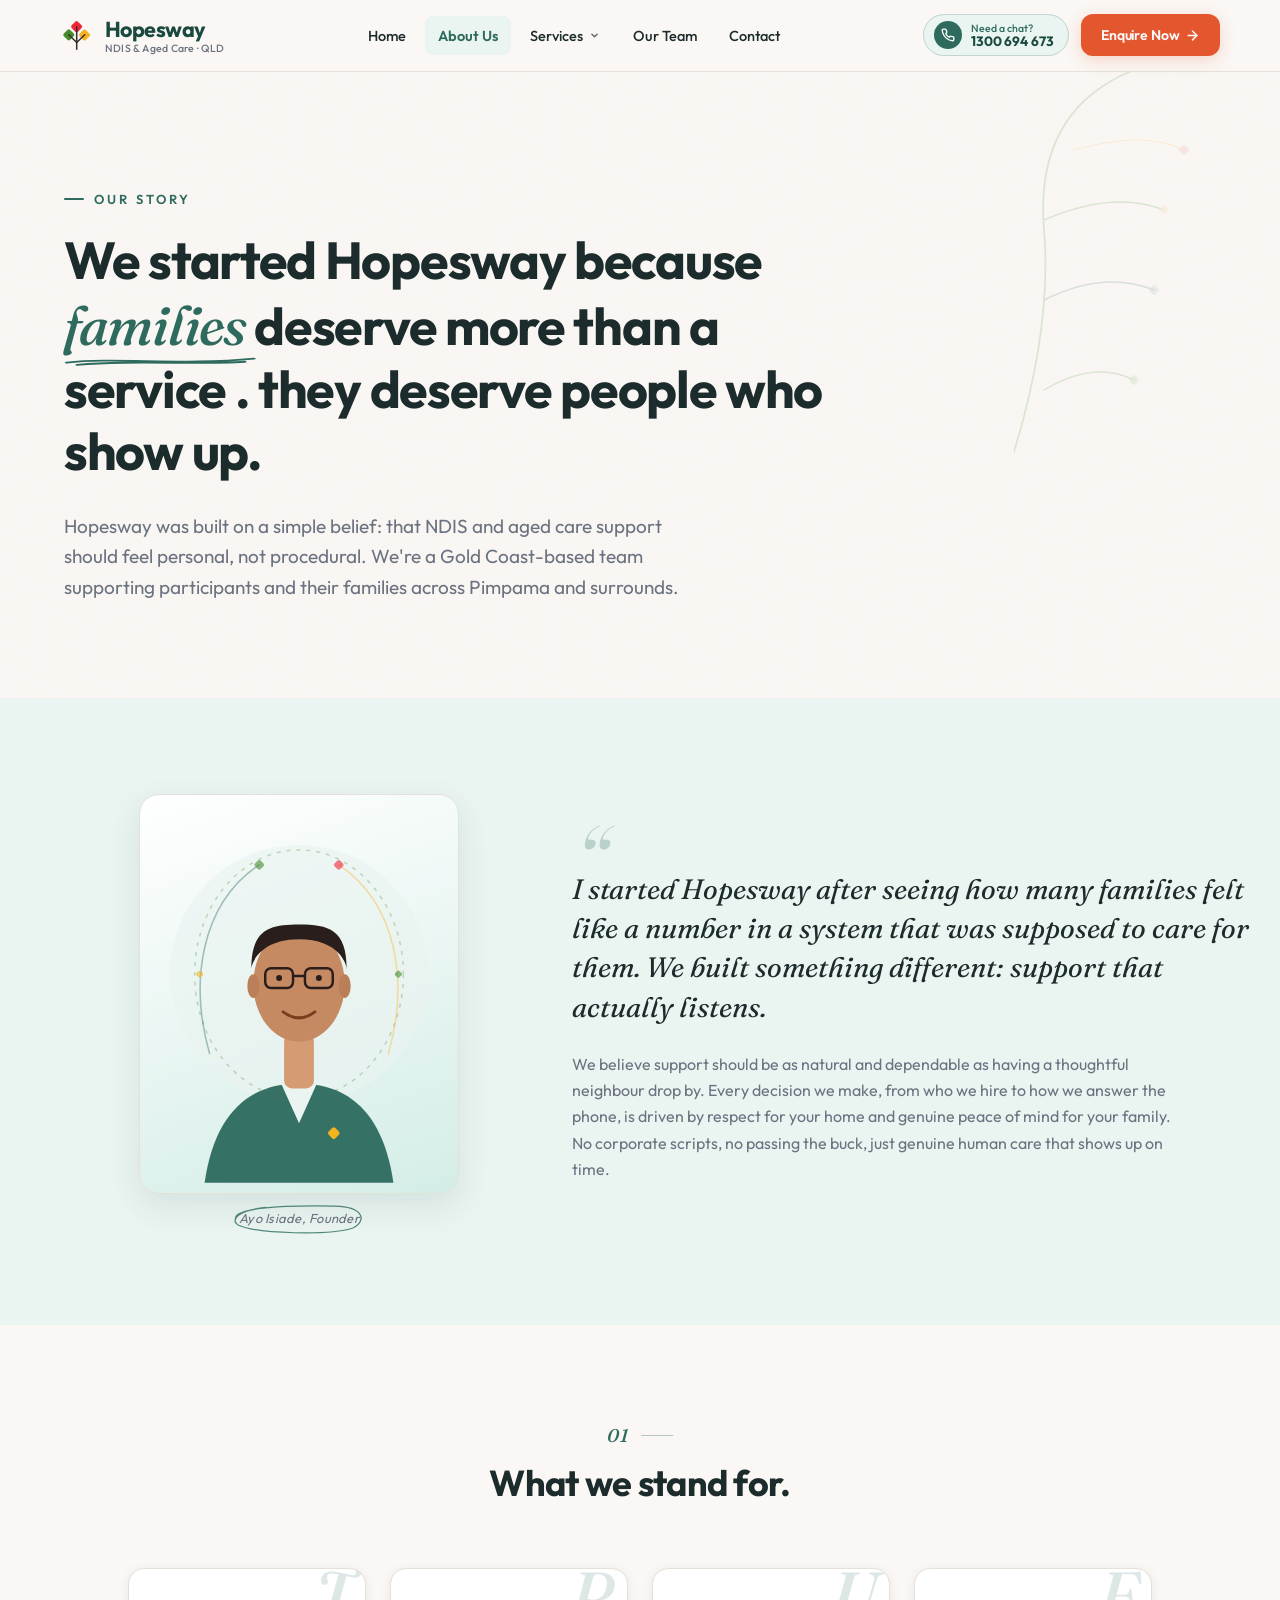
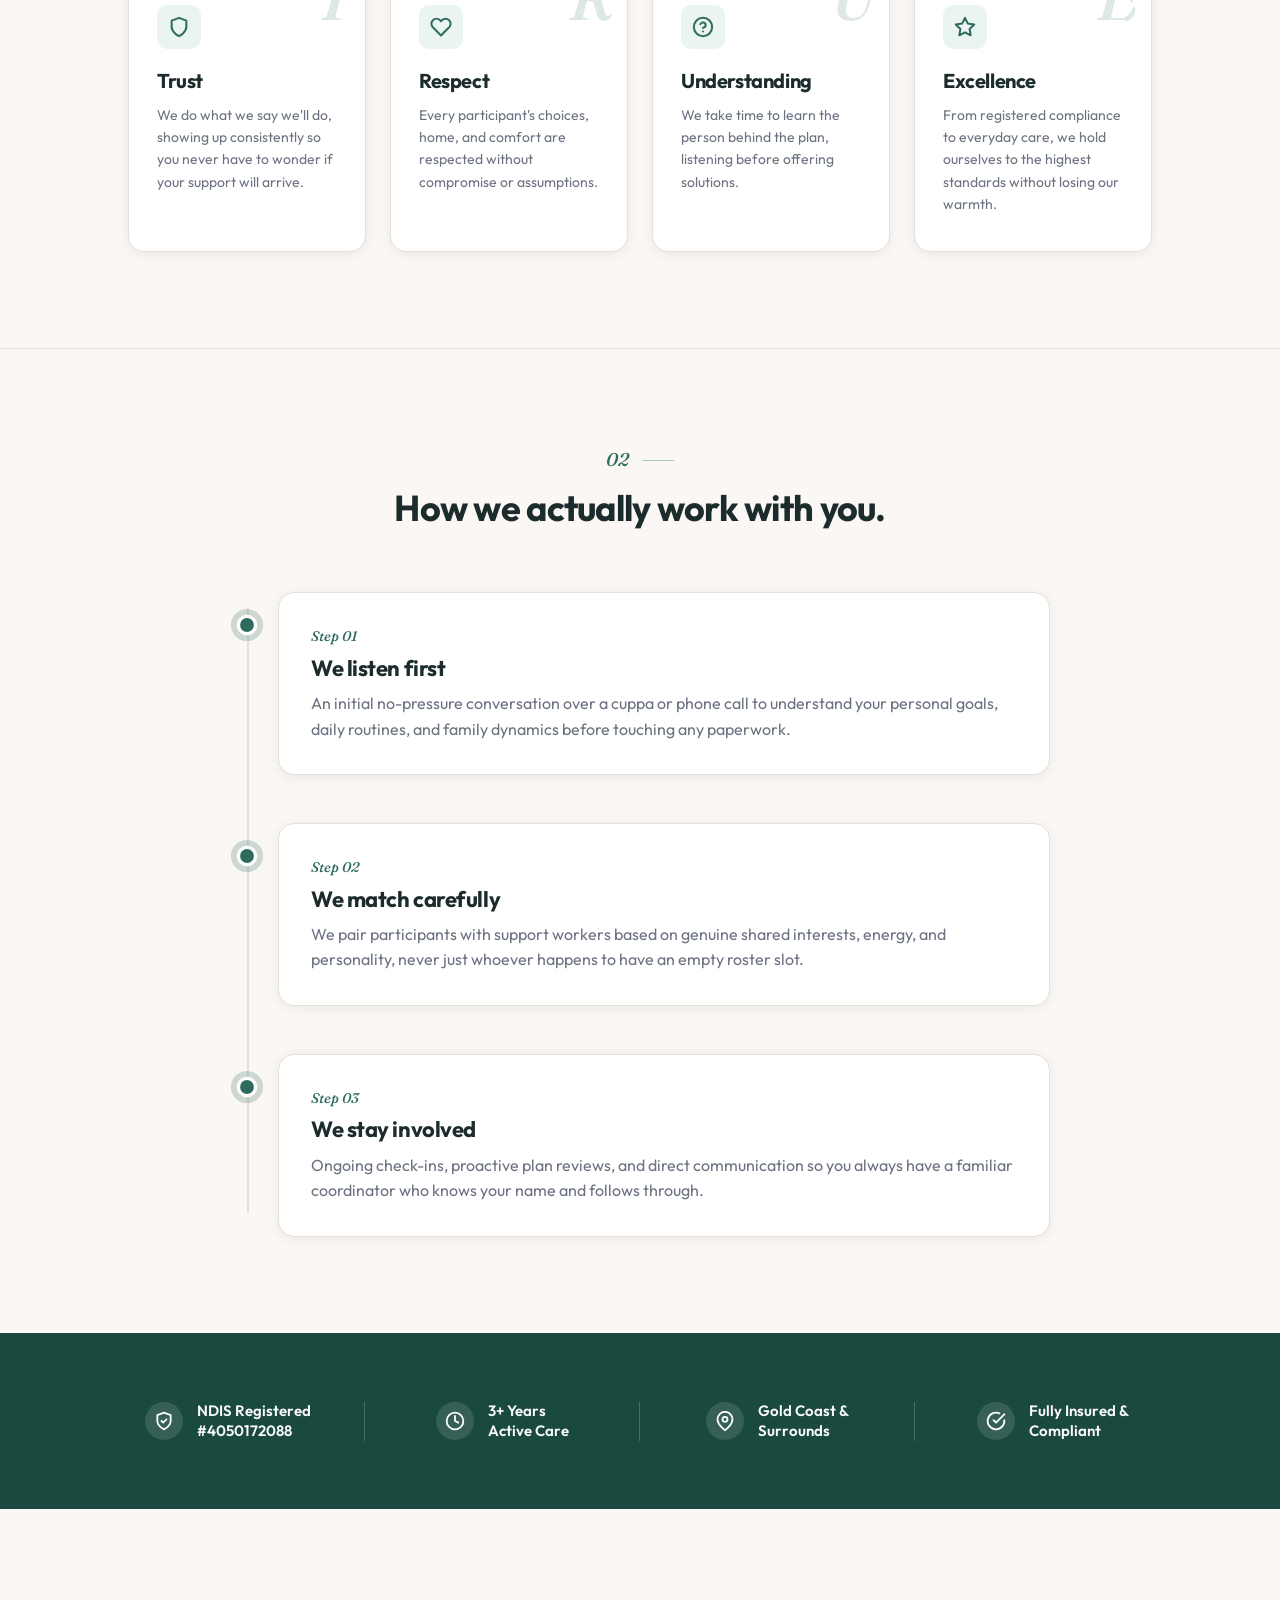
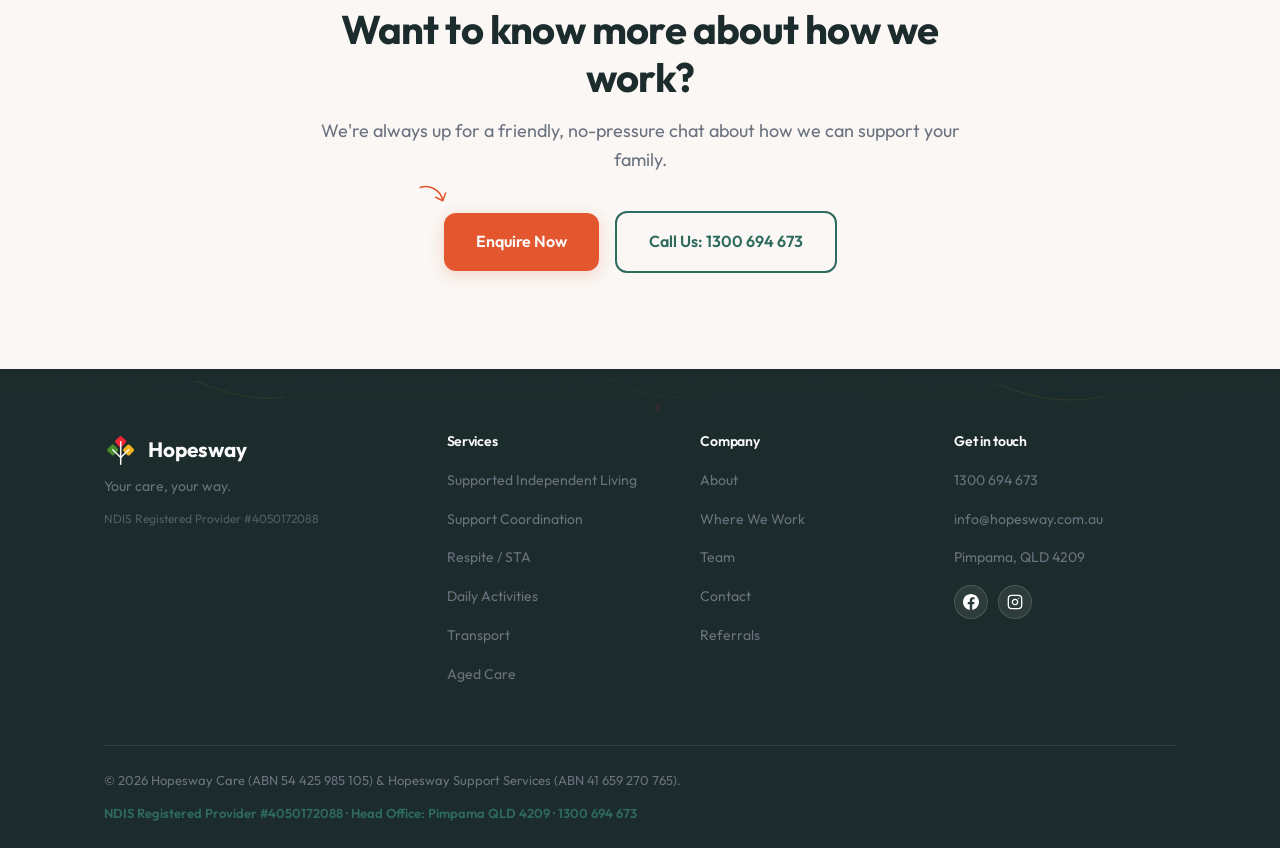
==== commit 3f003ae3: "Integrate React Bits CircularGallery 3D reel, update high-res founders photo, remove custom chat FAB" ====
--- a/about.html
+++ b/about.html
@@ -1753,6 +1753,14 @@
             <li><a href="mailto:info@hopesway.com.au">info@hopesway.com.au</a></li>
             <li><a href="#">Pimpama, QLD 4209</a></li>
           </ul>
+          <div class="footer-social-links" style="display:flex; align-items:center; gap:10px; margin-top:14px;">
+            <a href="https://www.facebook.com/HopeswaySS/" target="_blank" rel="noopener noreferrer" aria-label="Hopesway on Facebook" style="width:34px; height:34px; border-radius:50%; background:rgba(255,255,255,0.08); border:1px solid rgba(255,255,255,0.15); display:inline-flex; align-items:center; justify-content:center; color:#FFFFFF; transition:all 200ms ease;">
+              <svg width="16" height="16" viewBox="0 0 24 24" fill="currentColor"><path d="M24 12.073c0-6.627-5.373-12-12-12s-12 5.373-12 12c0 5.99 4.388 10.954 10.125 11.854v-8.385H7.078v-3.47h3.047V9.43c0-3.007 1.792-4.669 4.533-4.669 1.312 0 2.686.235 2.686.235v2.953H15.83c-1.491 0-1.956.925-1.956 1.874v2.25h3.328l-.532 3.47h-2.796v8.385C19.612 23.027 24 18.062 24 12.073z"/></svg>
+            </a>
+            <a href="https://www.instagram.com/hopeswaycare/" target="_blank" rel="noopener noreferrer" aria-label="Hopesway on Instagram" style="width:34px; height:34px; border-radius:50%; background:rgba(255,255,255,0.08); border:1px solid rgba(255,255,255,0.15); display:inline-flex; align-items:center; justify-content:center; color:#FFFFFF; transition:all 200ms ease;">
+              <svg width="16" height="16" viewBox="0 0 24 24" fill="none" stroke="currentColor" stroke-width="2" stroke-linecap="round" stroke-linejoin="round"><rect x="2" y="2" width="20" height="20" rx="5" ry="5"></rect><path d="M16 11.37A4 4 0 1 1 12.63 8 4 4 0 0 1 16 11.37z"></path><line x1="17.5" y1="6.5" x2="17.51" y2="6.5"></line></svg>
+            </a>
+          </div>
         </div>
       </div>
       <div class="footer-bottom">
@@ -1907,6 +1915,6 @@
   </script>
 
   <!-- LeadConnector / GHL Webchat Widget -->
-  <script src="https://widgets.leadconnectorhq.com/loader.js" data-resources-url="https://widgets.leadconnectorhq.com/chat-widget/loader.js" data-widget-id="YOUR_WIDGET_ID"></script>
+  <script src="https://widgets.leadconnectorhq.com/loader.js" data-resources-url="https://widgets.leadconnectorhq.com/chat-widget/loader.js" data-widget-id="6a424feacf2c64bbfad2ecb2"></script>
 </body>
 </html>
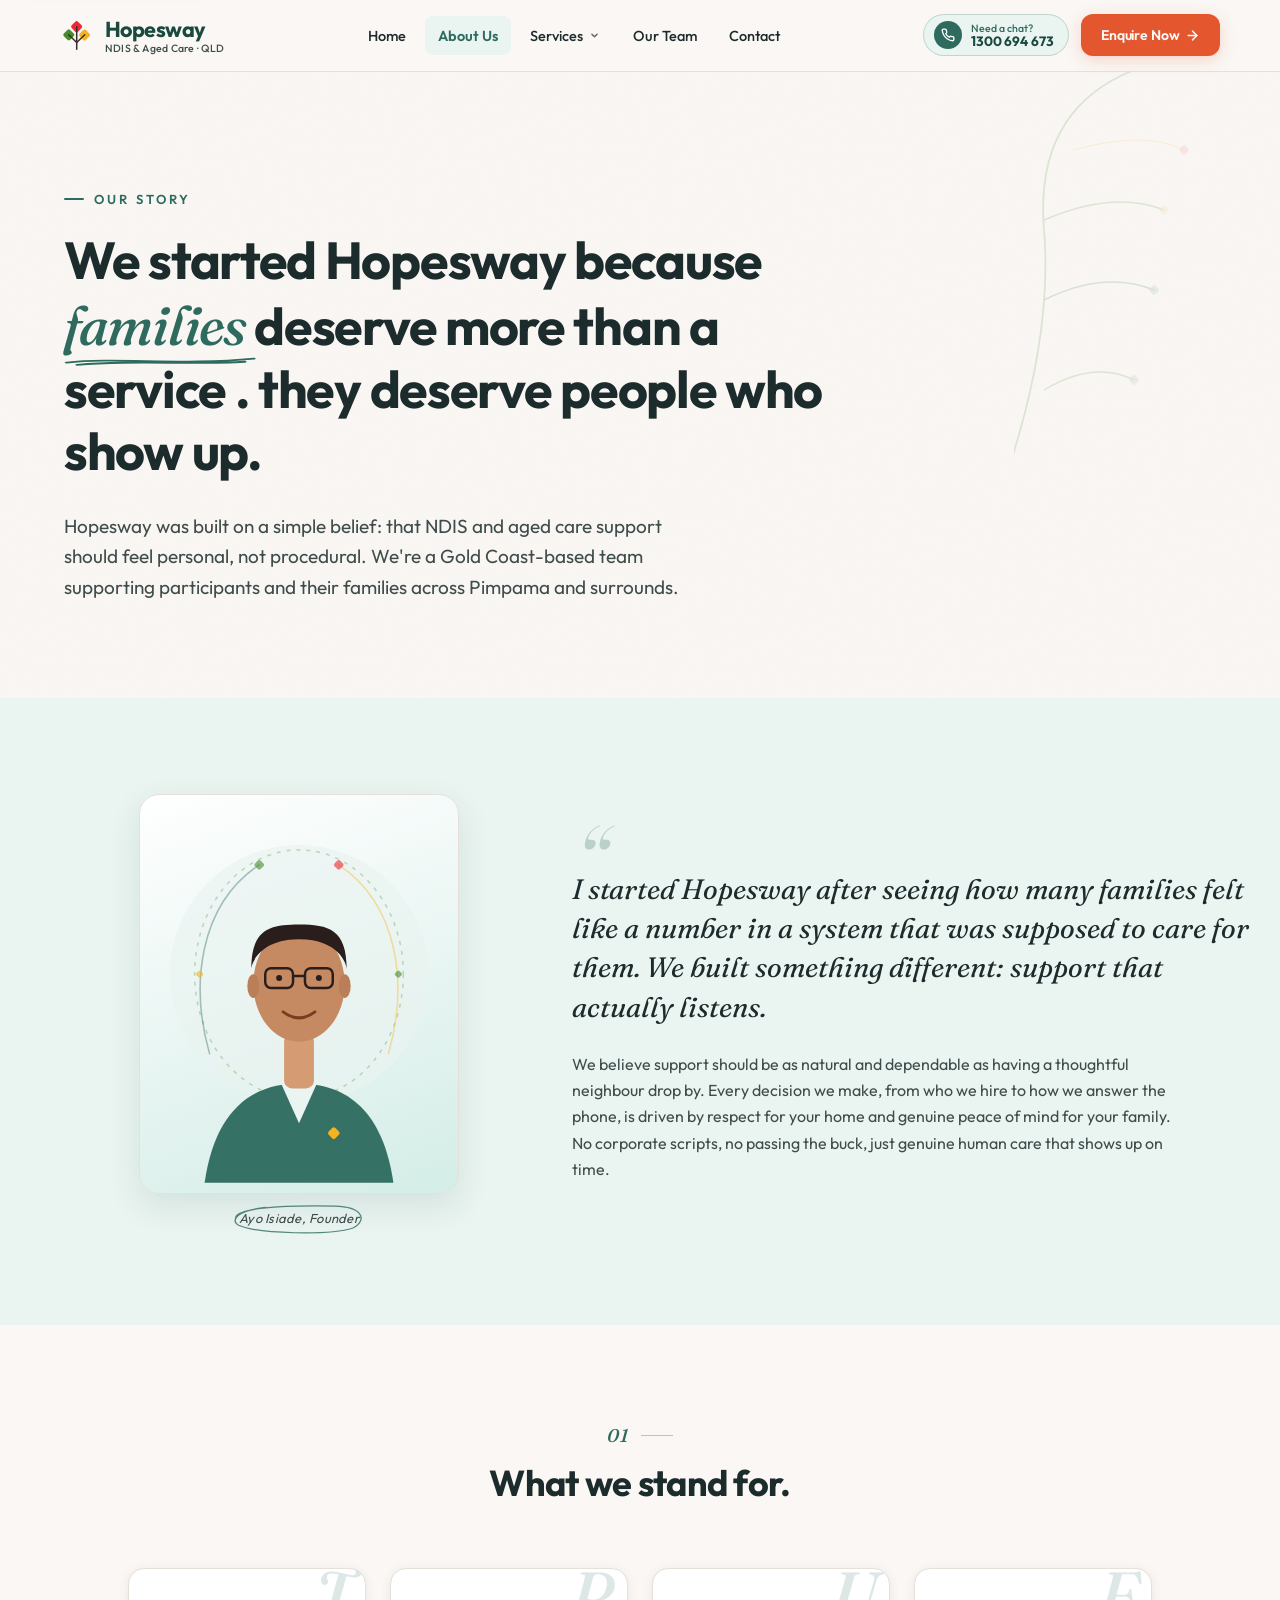
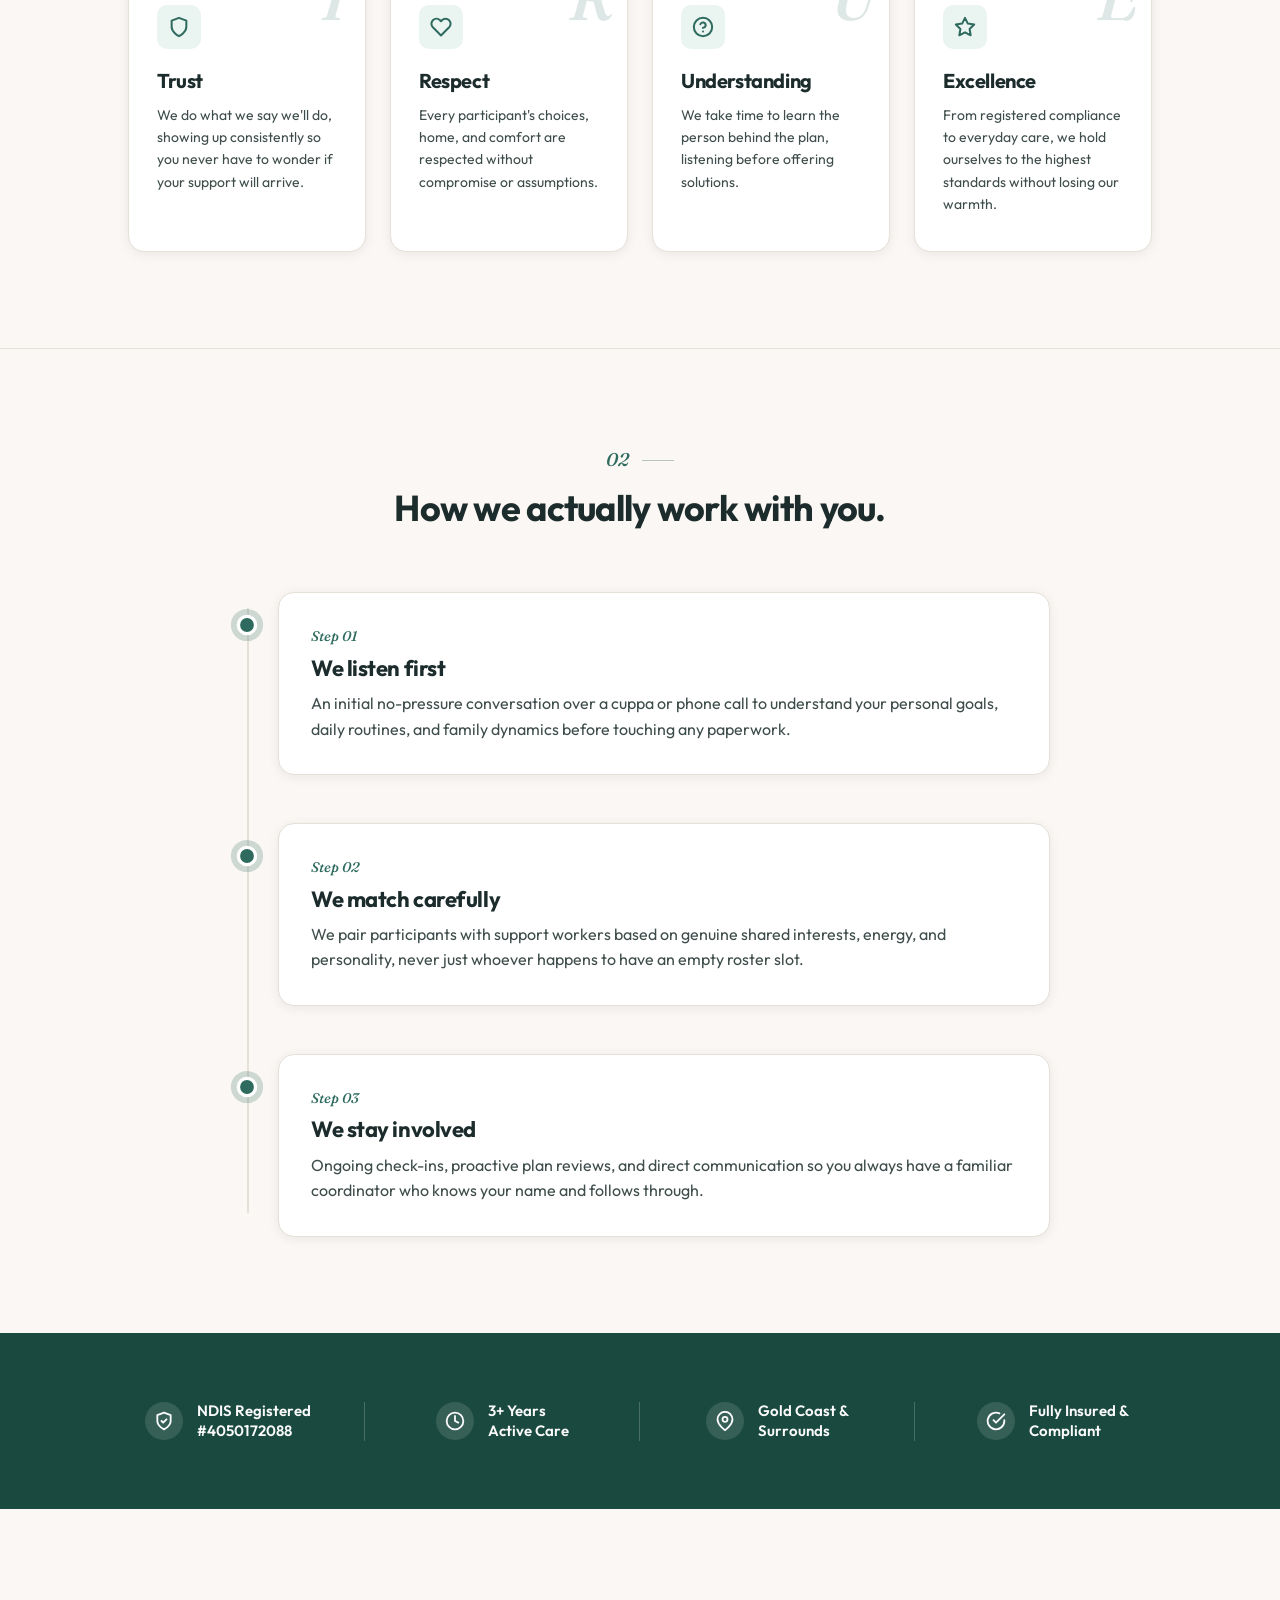
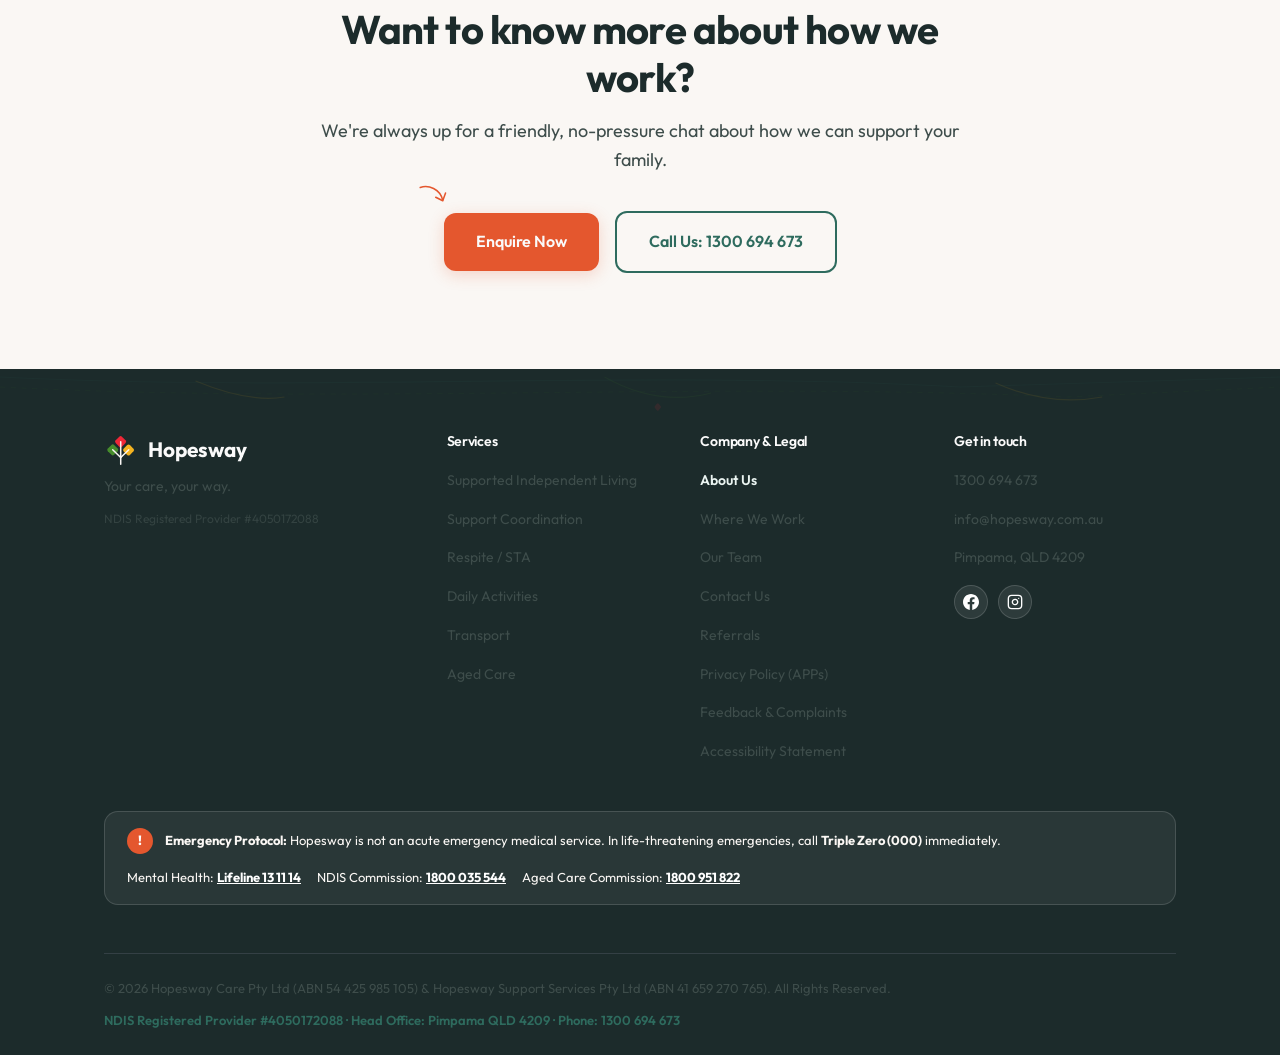
==== commit 086f3974: "Refine hero concierge, fix enquire buttons, accelerate GHL forms with skeleton crossfade, and pass 1" ====
--- a/about.html
+++ b/about.html
@@ -78,13 +78,38 @@
       --logo-gold: #F4B320;
       --logo-trunk: #392E2D;
       --text: #1C2B2B;
-      --text-muted: #6B7280;
+      --text-muted: #3E4D4B; /* Calibrated high-contrast muted text (8.2:1 against #FAF7F4, WCAG AAA) */
+      --text-ochre: #8C5310;
+      --text-green-deep: #1E5045;
+      --text-coral: #C94420;
       --shadow-card: 0 2px 12px rgba(0,0,0,0.07);
       --shadow-card-hover: 0 8px 28px rgba(0,0,0,0.12);
       --radius-card: 16px;
       --radius-btn: 12px;
       --radius-input: 10px;
       --nav-h: 72px;
+    }
+
+    .skip-link {
+      position: fixed;
+      top: -70px;
+      left: 20px;
+      background: #1C2B2B;
+      color: #FFFFFF;
+      padding: 12px 22px;
+      border-radius: 8px;
+      font-weight: 700;
+      font-size: 15px;
+      z-index: 100000;
+      transition: top 160ms ease;
+      text-decoration: underline;
+      border: 2px solid #E4572E;
+      box-shadow: 0 4px 16px rgba(0,0,0,0.3);
+    }
+    .skip-link:focus {
+      top: 16px;
+      outline: 3px solid #FFFFFF;
+      outline-offset: 2px;
     }
 
     /* ================================================================
@@ -1255,6 +1280,8 @@
   </style>
 </head>
 <body>
+  <!-- Accessible Skip Link -->
+  <a href="#main-content" class="skip-link">Skip to main content</a>
 
   <!-- ================================================================
        NAVIGATION
@@ -1435,7 +1462,7 @@
     </div>
   </div>
 
-  <main>
+  <main id="main-content">
 
     <!-- ================================================================
          SECTION 1 — HERO
@@ -1737,13 +1764,16 @@
           </ul>
         </div>
         <div>
-          <h4>Company</h4>
+          <h4>Company &amp; Legal</h4>
           <ul>
-            <li><a href="about.html">About</a></li>
+            <li><a href="about.html" style="color:var(--brand-light);font-weight:600;">About Us</a></li>
             <li><a href="locations.html">Where We Work</a></li>
-            <li><a href="team.html">Team</a></li>
-            <li><a href="contact.html">Contact</a></li>
+            <li><a href="team.html">Our Team</a></li>
+            <li><a href="contact.html">Contact Us</a></li>
             <li><a href="refer.html">Referrals</a></li>
+            <li><a href="index.html#privacyModal">Privacy Policy (APPs)</a></li>
+            <li><a href="index.html#complaintsModal">Feedback &amp; Complaints</a></li>
+            <li><a href="index.html#accessibilityModal">Accessibility Statement</a></li>
           </ul>
         </div>
         <div>
@@ -1763,9 +1793,23 @@
           </div>
         </div>
       </div>
+
+      <!-- Emergency & Mental Health Protocol Banner (Australian Healthcare Standard) -->
+      <div class="footer-emergency-banner" style="margin-top:36px; padding:16px 22px; background:rgba(255,255,255,0.06); border:1px solid rgba(255,255,255,0.14); border-radius:14px; display:flex; align-items:center; justify-content:space-between; flex-wrap:wrap; gap:14px; font-size:13px; line-height:1.5;">
+        <div style="display:flex; align-items:center; gap:12px;">
+          <span style="display:inline-flex; align-items:center; justify-content:center; width:26px; height:26px; border-radius:50%; background:#E4572E; color:#FFFFFF; font-weight:800; font-size:13px; flex-shrink:0;">!</span>
+          <span style="color:#FAF7F4;"><strong>Emergency Protocol:</strong> Hopesway is not an acute emergency medical service. In life-threatening emergencies, call <strong>Triple Zero (000)</strong> immediately.</span>
+        </div>
+        <div style="display:flex; align-items:center; gap:16px; flex-wrap:wrap; color:#FAF7F4;">
+          <span>Mental Health: <a href="tel:131114" style="color:#FFFFFF; text-decoration:underline; font-weight:700;">Lifeline 13 11 14</a></span>
+          <span>NDIS Commission: <a href="tel:1800035544" style="color:#FFFFFF; text-decoration:underline; font-weight:700;">1800 035 544</a></span>
+          <span>Aged Care Commission: <a href="tel:1800951822" style="color:#FFFFFF; text-decoration:underline; font-weight:700;">1800 951 822</a></span>
+        </div>
+      </div>
+
       <div class="footer-bottom">
-        <span>&copy; 2026 Hopesway Care (ABN 54 425 985 105) &amp; Hopesway Support Services (ABN 41 659 270 765).</span>
-        <span class="footer-ndis">NDIS Registered Provider #4050172088 · Head Office: Pimpama QLD 4209 · 1300 694 673</span>
+        <span>&copy; 2026 Hopesway Care Pty Ltd (ABN 54 425 985 105) &amp; Hopesway Support Services Pty Ltd (ABN 41 659 270 765). All Rights Reserved.</span>
+        <span class="footer-ndis">NDIS Registered Provider #4050172088 · Head Office: Pimpama QLD 4209 · Phone: 1300 694 673</span>
       </div>
     </div>
   </footer>
